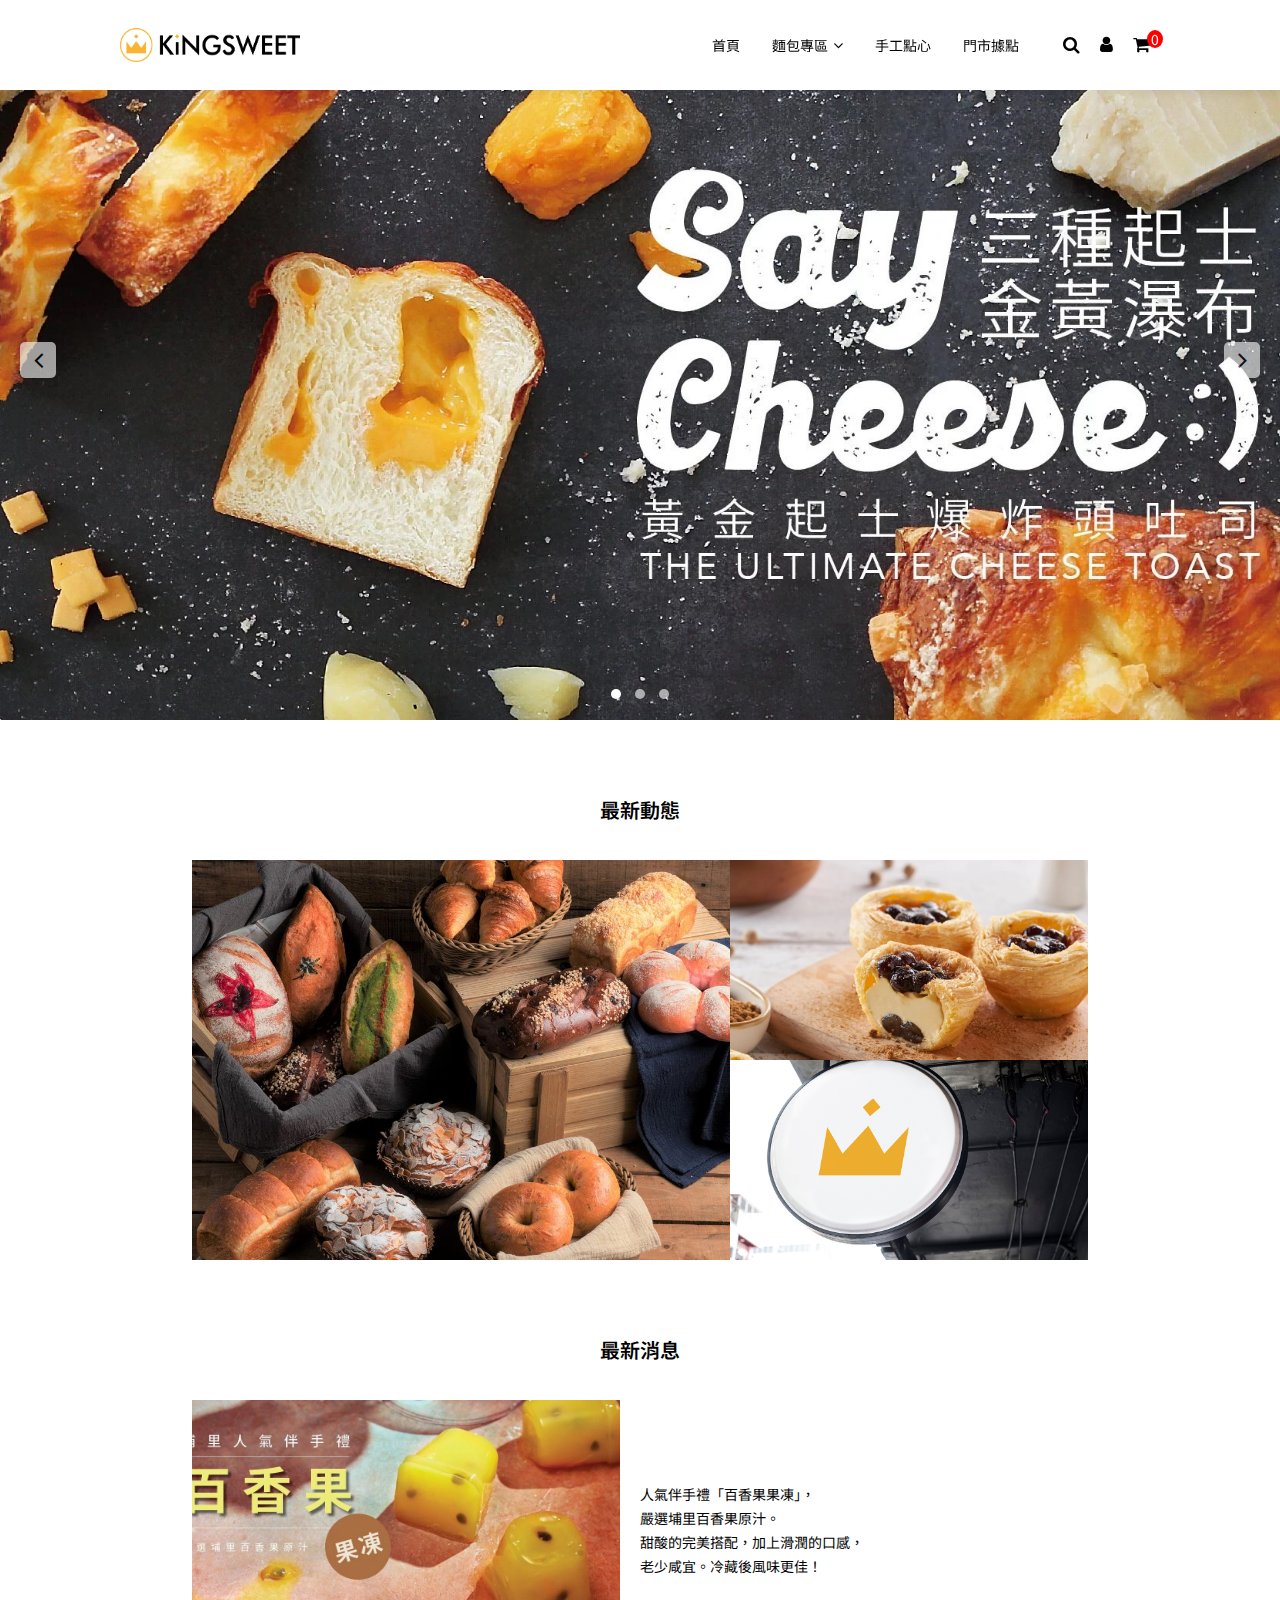
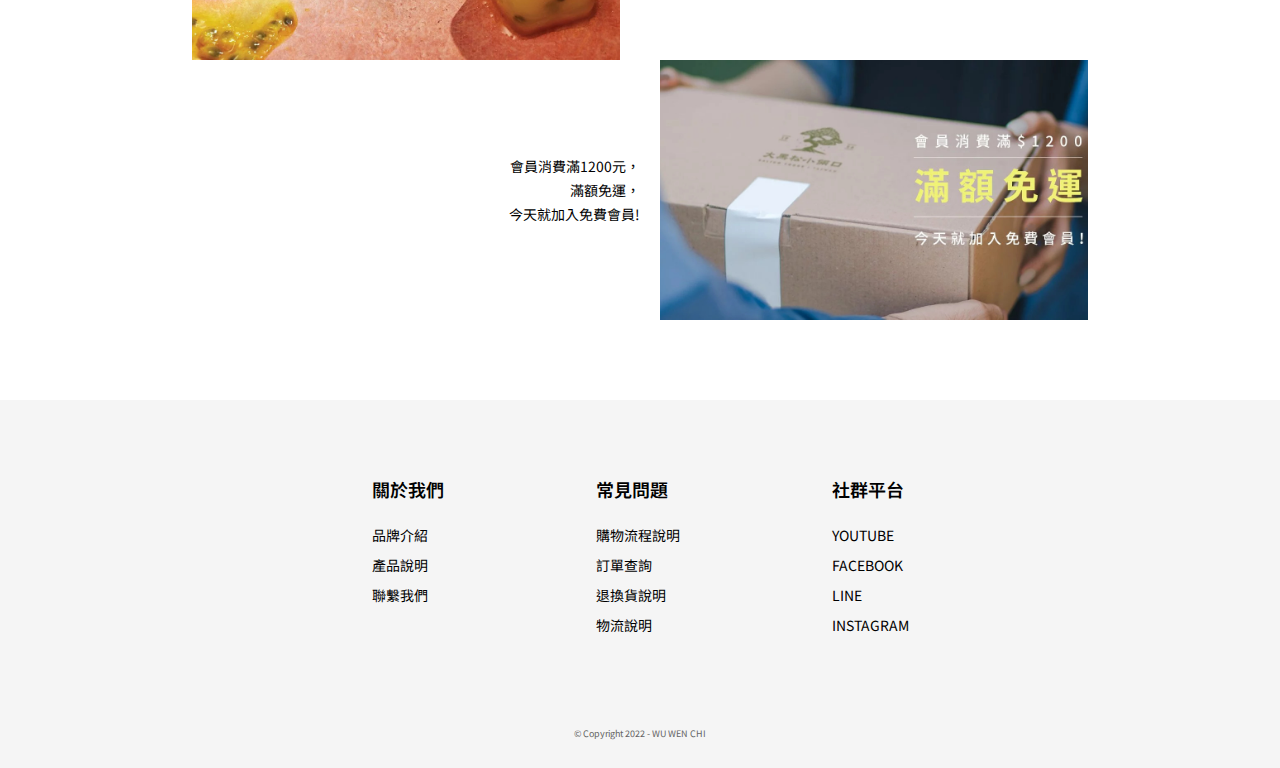
==== index.html @ 706af7fc "首頁完成" ====
<!DOCTYPE html>
<html lang="en">

<head>
    <meta charset="UTF-8">
    <meta http-equiv="X-UA-Compatible" content="IE=edge">
    <meta name="viewport" content="width=device-width, initial-scale=1.0">
    <link rel="preconnect" href="https://fonts.gstatic.com" crossorigin>
    <link href="https://fonts.googleapis.com/css2?family=Noto+Sans+TC:wght@300&display=swap" rel="stylesheet">
    <link rel="stylesheet" href="https://cdnjs.cloudflare.com/ajax/libs/font-awesome/4.7.0/css/font-awesome.min.css">
    <link rel="stylesheet" href="./css/reset.css">
    <link rel="stylesheet" href="./css/style.css">
    <script src="./js/slideshow.js"></script>
    <script src="./js/style.js"></script>
    <title>國王甜點 KINGSWEET</title>
    <link rel="icon" type="image/x-icon" href="./image/logo_icon.png">
</head>

<body>


    <span class="top-btn">
        <i class="fa fa-angle-up" aria-hidden="true"></i>
    </span>



    <div class="container">
        <div class="header">
            <div class="log">
                <a href="./index.html"><img src="./image/logo.png"></a>
            </div>
            <div class="navbar">
                <ul class="navbar-txt">
                    <li><a href="./index.html">首頁</a></li>
                    <li><a href="#">麵包專區</a><i class="fa fa-angle-down" aria-hidden="true"></i>
                        <ul class="navbar-txt-menu">
                            <li><a href="#">吐司</a></li>
                            <li><a href="#">貝果</a></li>
                            <li><a href="#">精選麵包</a></li>
                        </ul>
                    </li>
                    <li><a href="#">手工點心</a></li>
                    <li><a href="#">門市據點</a></li>
                </ul>
                <div class="navbar-icon">
                    <a href="javascript:void(0)" title="搜尋">
                        <input type="text" placeholder="搜尋...">
                        <i class="fa fa-search" aria-hidden="true"></i>
                    </a>
                    <a href="#" title="登入/註冊"><i class="fa fa-user" aria-hidden="true"></i></a>
                    <a href="#" title="購物車">
                        <span id="cart-number">0</span>
                        <i class="fa fa-shopping-cart" aria-hidden="true"></i>
                    </a>
                </div>
            </div>
        </div>
        <div class="slideshow">
            <div class="slideshow-img">
                <div><img src="./image/1920x03.jpg" alt="夏威夷豆蜜果塔"></div>
                <div><img src="./image/1920x01.jpg" alt="三種起司金黃瀑布"></div>
                <div><img src="./image/1920x02.jpg" alt="貝也納冰心麵包"></div>
                <div><img src="./image/1920x03.jpg" alt="夏威夷豆蜜果塔"></div>
                <div><img src="./image/1920x01.jpg" alt="三種起司金黃瀑布"></div>
            </div>
            <div class="slideshow-btn">
                <div class="slideshow-btn-style leftbtn"><i class="fa fa-angle-left" aria-hidden="true"></i></div>
                <div class="slideshow-btn-style rightbtn"><i class="fa fa-angle-right" aria-hidden="true"></i></div>
            </div>
            <div class="slideshow-navList">
                <a href="javascript:void(0)"></a>
                <a href="javascript:void(0)"></a>
                <a href="javascript:void(0)"></a>
            </div>
        </div>
    </div>



    <div class="container-middle">
        <div class="state">
            <div class="txt-style">
                <h1>最新動態</h1>
            </div>
            <div class="img-style">
                <div class="stateimg-wrap">
                    <div class="state-imgframe">
                        <div class="state-txt">
                            <p>麵包專區</p>
                        </div>
                        <div class="state-img">
                            <div class="hover-background"></div>
                            <img src="./image/20220610003903.jpg" alt="麵包專區">
                        </div>
                    </div>
                </div>
                <div class="stateimg-wrap">
                    <div class="state-imgframe">
                        <div class="state-txt">
                            <p>手工點心</p>
                        </div>
                        <div class="state-img">
                            <div class="hover-background"></div>
                            <img src="./image/1100x.jpg" alt="手工點心">
                        </div>
                    </div>
                    <div class="state-imgframe">
                        <div class="state-txt">
                            <p>門市據點</p>
                        </div>
                        <div class="state-img">
                            <div class="hover-background"></div>
                            <img src="./image/homemade-cake-bakery-round-board-mockup.jpg" alt="門市據點">
                        </div>
                    </div>
                </div>
            </div>
        </div>
        <div class="news">
            <div class="txt-style">
                <h1>最新消息</h1>
            </div>
            <div class="news-imgframe">
                <div class="news-txt">
                    <p>人氣伴手禮「百香果果凍」，</p>
                    <p>嚴選埔里百香果原汁。</p>
                    <p>甜酸的完美搭配，加上滑潤的口感，</p>
                    <p>老少咸宜。冷藏後風味更佳！</p>
                </div>
                <div class="news-img">
                    <img src="./image/ahw7w-5sthw.jpg">
                </div>
            </div>
            <div class="news-imgframe">
                <div class="news-txt">
                    <p>會員消費滿1200元，</p>
                    <p>滿額免運，</p>
                    <p>今天就加入免費會員!</p>
                </div>
                <div class="news-img">
                    <img src="./image/aeg5h-dkxkx.jpg">
                </div>
            </div>
        </div>
    </div>



    <div class="footer">
        <div class="footer-wrap">
            <div class="footer-txt">
                <div class="description">
                    <h3>關於我們</h3>
                </div>
                <div class="list-unstyled">
                    <ul>
                        <li>品牌介紹</li>
                        <li>產品說明</li>
                        <li>聯繫我們</li>
                    </ul>
                </div>
            </div>
            <div class="footer-txt">
                <div class="description">
                    <h3>常見問題</h3>
                </div>
                <div class="list-unstyled">
                    <ul>
                        <li>購物流程說明</li>
                        <li>訂單查詢</li>
                        <li>退換貨說明</li>
                        <li>物流說明</li>
                    </ul>
                </div>
            </div>
            <div class="footer-txt">
                <div class="description">
                    <h3>社群平台</h3>
                </div>
                <div class="list-unstyled">
                    <ul>
                        <li>YOUTUBE</li>
                        <li>FACEBOOK</li>
                        <li>LINE</li>
                        <li>INSTAGRAM</li>
                    </ul>
                </div>
            </div>
        </div>
        <span>© Copyright 2022 - WU WEN CHI</span>
    </div>


</body>

</html>
---- css/style.css ----
html,
body {
    font-family: 'Noto Sans TC', sans-serif;
}

.top-btn {
    opacity: 0;
    visibility: hidden;
    width: 46px;
    height: 46px;
    background-color: white;
    border-radius: 50%;
    box-shadow: 0 0 8px rgb(0, 0, 0, .15);
    position: fixed;
    right: 30px;
    bottom: 30px;
    z-index: 10;
    display: flex;
    justify-content: center;
    align-items: center;
    transition: .2s;
    cursor: pointer;
}

.topscroll {
    opacity: 1;
    visibility: visible;
    animation: topscroll .3s;
}

@keyframes topscroll {
    0% {
        opacity: 0;
        visibility: hidden;
    }

    100% {
        opacity: 1;
        visibility: visible;
    }
}

.top-btn:hover {
    background-color: rgb(250, 180, 50);
}

.fa-angle-up {
    font-size: 26px;
    color: rgb(100, 100, 100);
}

.top-btn:hover .fa-angle-up {
    color: white;
}

.container {
    width: 100%;
    height: auto;
    overflow: hidden;
    position: relative;
}

.header {
    width: 100%;
    height: 90px;
    background-color: #fff;
    display: flex;
    justify-content: space-between;
    align-items: center;
    padding: 0 120px;
    /* 記得要放box-sizing,不然會跑版 */
    box-sizing: border-box;
    position: fixed;
    z-index: 10;
    box-shadow: 0 5px 8px rgb(0, 0, 0, .05);
    transition: .3s;
}

.headerscroll {
    height: 70px;
    opacity: .95;
}

.header .log {
    width: 180px;
    height: auto;
}

.header .log a {
    display: inline-block;
    width: 100%;
    height: auto;
}

.header .log img {
    width: 100%;
    height: auto;
    /* 圖片旁邊有看不見的文字，所以都要使用vertical:middle對齊 */
    vertical-align: middle;
}

.navbar {
    display: flex;
    height: 100%;
}

.navbar-txt {
    display: flex;
    margin: 0 18px 0 0;
}

.navbar a {
    display: inline-block;
    text-decoration: none;
    color: black;
    font-size: 14px;
}

.navbar-txt>li {
    padding: 0 16px;
    height: 100%;
    display: flex;
    align-items: center;
    cursor: pointer;
}

.navbar-txt>li>a {
    transition: .2s;
}

.navbar-txt>li:hover>a,
.navbar-txt li:nth-child(2):hover .fa-angle-down,
.navbar-icon a:hover i {
    color: rgb(185, 135, 50);
}

.navbar-txt-menu {
    display: none;
    position: absolute;
    top: 90px;
    box-shadow: 0 5px 8px rgb(0, 0, 0, .05);
}

.navbar_menuscroll {
    top: 70px;
}

.navbar-txt>li:nth-child(2):hover .navbar-txt-menu {
    display: block;
}

.navbar-txt-menu li a {
    padding: 16px;
    background-color: #fff;
    width: 120px;
}

.navbar-txt-menu a:hover {
    background-color: rgb(235, 235, 235);
}

.fa-angle-down {
    font-size: 16px;
    color: black;
    margin: 0 0 0 5px;
}

.navbar-icon {
    display: flex;
    align-items: center;
}

.navbar-icon a:first-child {
    display: flex;
    align-items: center;
}

.navbar-icon a:first-child input {
    border: none;
    color: rgb(100, 100, 100);
    font-size: 14px;
    border-bottom: 1px solid rgb(100, 100, 100);
    outline: none;
    padding: 2px;
    width: 0;
    display: none;
    transform: translate(0, 1px);
}

.navbar-icon a:first-child:hover input {
    display: inline-block;
    width: 160px;
    animation: searchtxt 0.5s;
}

@keyframes searchtxt {
    0% {
        width: 0;
    }

    100% {
        width: 160px;
    }
}

.navbar-icon i {
    padding: 0 10px;
    color: black;
    font-size: 18px;
    transition: .2s;
}

.navbar-icon a:nth-child(3) {
    position: relative;
}

#cart-number {
    width: 16px;
    height: 18px;
    background-color: rgb(255, 0, 0);
    border-radius: 50%;
    color: #fff;
    position: absolute;
    top: -6px;
    right: -3px;
    display: flex;
    justify-content: center;
    align-items: center;
}

.slideshow {
    overflow: hidden;
    width: 100%;
    height: 720px;
}

.slideshow-img {
    /* width: 300%; 用js設定 */
    height: 750px;
    /* 要改變位置一定要加position */
    position: relative;
    top: 0px;
    left: 0;
    transform: translate(-20%, 0);
}

.slideshow-img div {
    /* width: 33.33%; 用js設定 */
    height: 720px;
    float: left;
}

.slideshow-img div:after {
    content: "";
    display: block;
    clear: both;
}

.slideshow-img img {
    width: 100%;
    height: 100%;
    object-fit: cover;
    vertical-align: middle;
}

.slideshow-btn {
    display: flex;
    justify-content: space-between;
    align-items: center;
    position: absolute;
    top: 50%;
    left: 0;
    transform: translate(0, -50%);
    z-index: 10;
    width: 100%;
    padding: 0 20px;
    box-sizing: border-box;
}

.slideshow-btn-style {
    width: 36px;
    height: 36px;
    border-radius: 5px;
    background-color: #fff;
    opacity: .6;
    display: flex;
    justify-content: center;
    align-items: center;
    cursor: pointer;
}

.slideshow-btn-style .fa {
    font-size: 26px;
    color: black;
}

.slideshow-navList {
    position: absolute;
    left: 50%;
    bottom: 20px;
    transform: translate(-50%, 0);
}

.slideshow-navList a {
    display: inline-block;
    width: 10px;
    height: 10px;
    background-color: #fff;
    opacity: .6;
    border-radius: 50%;
    margin: 0 5px;
}

.container-middle {
    width: 70%;
    margin: auto;
}

.state {
    width: 100%;
}

.txt-style {
    font-size: 20px;
    font-weight: 600;
    text-align: center;
    margin: 80px 0 40px 0;
}

.img-style {
    display: flex;
    width: 100%;
}

.stateimg-wrap:nth-child(1) {
    width: 60%;
    height: 400px;
}

.stateimg-wrap:nth-child(2) {
    width: 40%;
    height: 400px;
}

.state-imgframe {
    width: 100%;
    height: 100%;
    position: relative;
    cursor: pointer;
}

.stateimg-wrap:nth-child(1) .state-imgframe {
    height: 100%;
}

.stateimg-wrap:nth-child(2) .state-imgframe {
    height: 50%;
}

.state-imgframe:hover .hover-background {
    opacity: 1;
}

.state-imgframe:hover .state-txt {
    bottom: 50px;
    opacity: 1;
}

.state-txt {
    position: absolute;
    left: 0;
    bottom: 0;
    width: 100%;
    opacity: 0;
    z-index: 20;
    transition: .5s;
}

.state-txt p {
    text-align: center;
    color: #fff;
    font-size: 16px;
    letter-spacing: 2px;
}

.state-img {
    width: 100%;
    height: 100%;
    position: relative;
}

.hover-background {
    opacity: 0;
    position: absolute;
    top: 0;
    left: 0;
    width: 100%;
    height: 100%;
    background: linear-gradient(rgb(0, 0, 0, 0), rgb(0, 0, 0, 0.6));
    transition: .5s;
}

.state-img img {
    width: 100%;
    height: 100%;
    object-fit: cover;
    vertical-align: middle;
}

.news {
    margin: 0 0 80px 0;
}

.news-imgframe {
    width: 100%;
    height: auto;
    display: flex;
    justify-content: center;
    align-items: center;
}

.news-txt {
    width: 50%;
    height: auto;
    padding: 0 20px;
}

.news>div:nth-child(3) .news-txt {
    text-align: right;
    height: auto;
}

.news-txt p {
    margin: 10px 0;
    font-size: 14px;
}

.news-img {
    width: 50%;
    height: 260px;
    position: relative;
    top: 0;
    left: 0;
}

.news>div:nth-child(2) .news-img {
    order: -1;
}

.news-img img {
    width: 100%;
    height: 100%;
    vertical-align: middle;
    object-fit: cover;
    top: 0;
    position: absolute;
    right: 0;
}

.imgleft {
    animation: imgleft 1s;
}

@keyframes imgleft {
    0% {
        left: -600px;
        opacity: 0;
    }

    100% {
        left: 0;
        opacity: 1;
    }
}

.imgright {
    animation: imgright 1s;
}

@keyframes imgright {
    0% {
        right: -600px;
        opacity: 0;
    }

    100% {
        right: 0;
        opacity: 1;
    }
}

.footer {
    width: 100%;
    height: auto;
    background-color: rgb(245, 245, 245);
    position: relative;
}

.footer-wrap {
    display: flex;
    justify-content: center;
    align-items: flex-start;
    padding: 80px 0 120px 0;
}

.footer-txt {
    margin: 0 76px;
}

.description {
    font-size: 18px;
    font-weight: 600;
    margin: 0 0 30px 0;
}

.list-unstyled li {
    font-size: 14px;
    margin: 16px 0;
}

.footer span {
    position: absolute;
    left: 50%;
    bottom: 30px;
    transform: translate(-50%, 0);
    font-size: 9px;
    color: rgb(100, 100, 100);
}
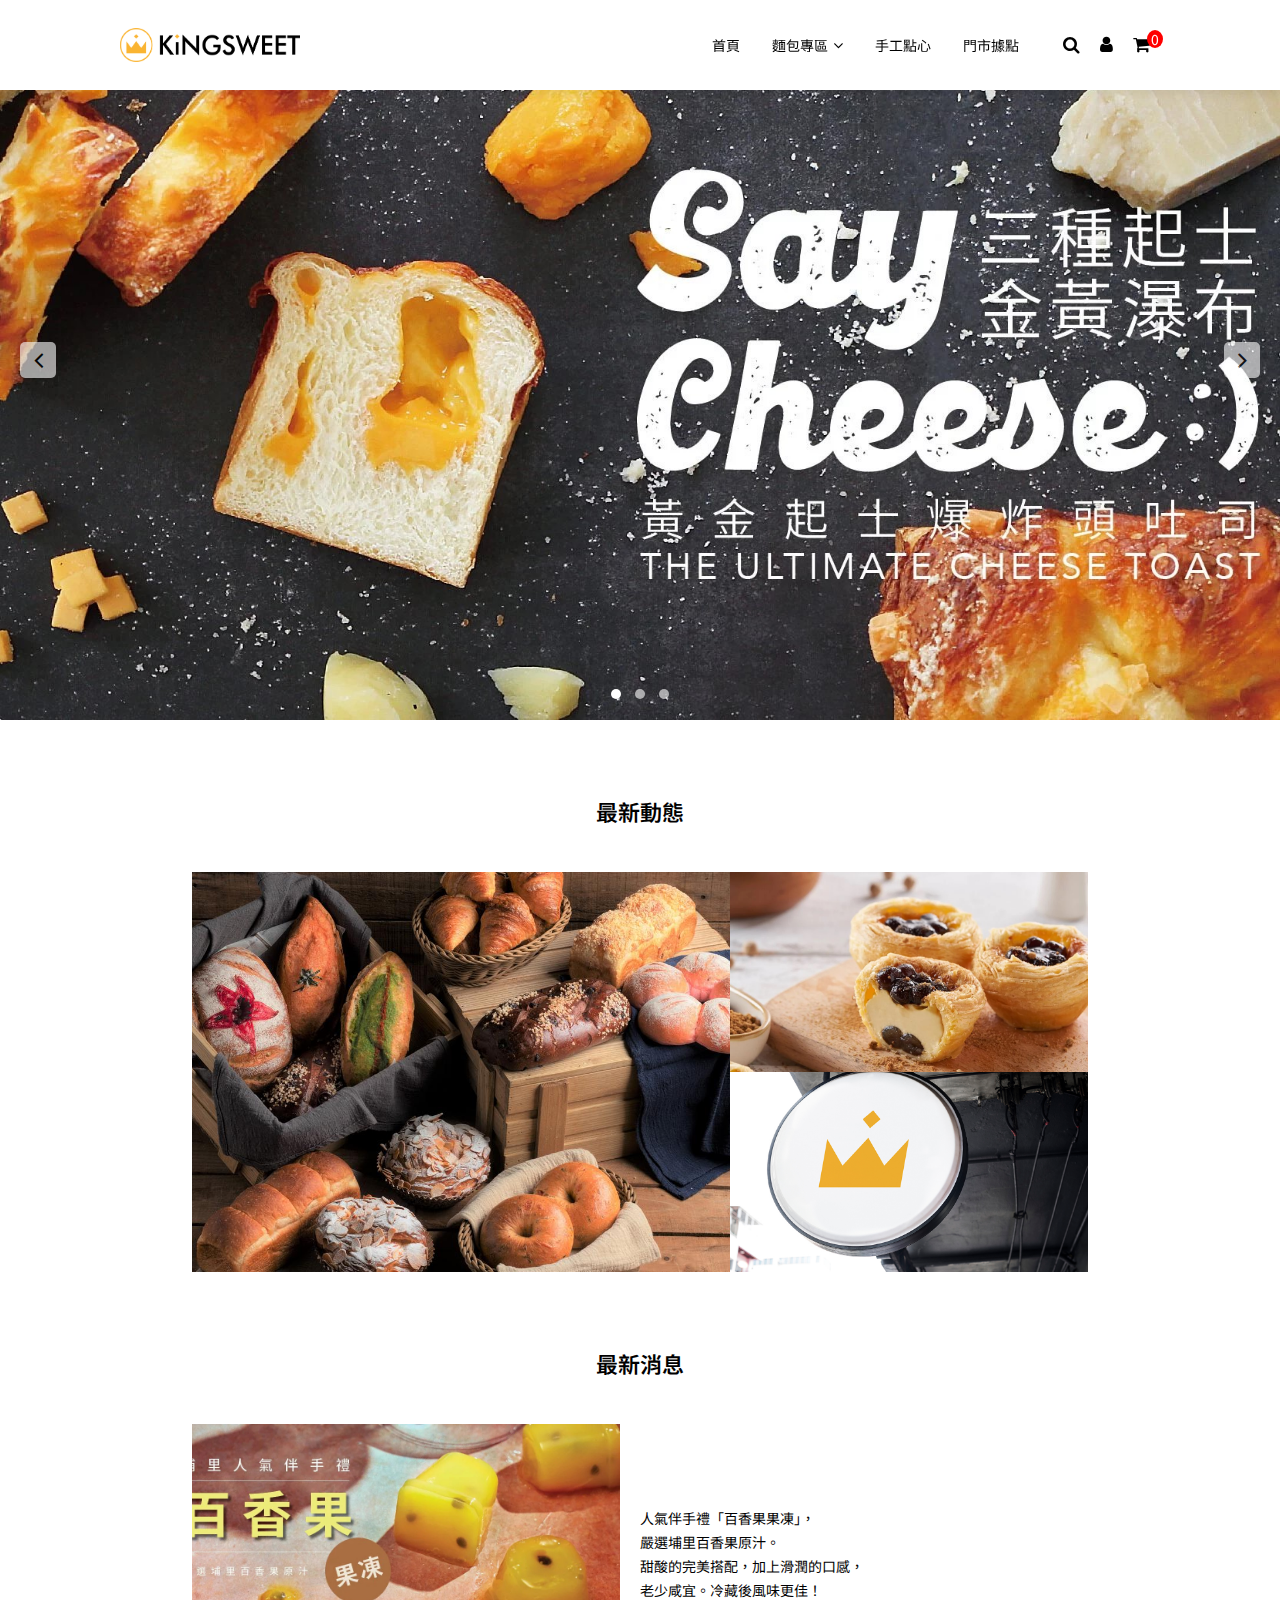
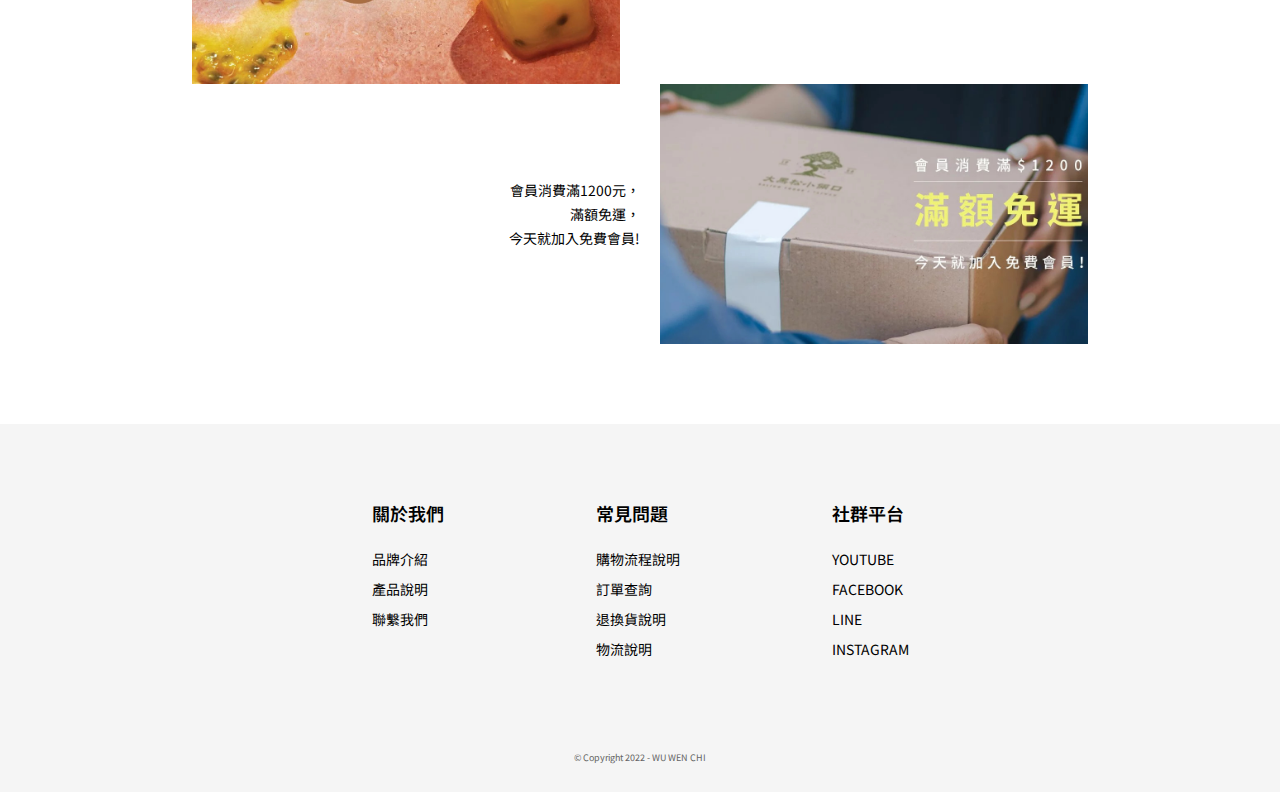
==== commit 7db0c69a: "各分頁加入連結" ====
--- a/index.html
+++ b/index.html
@@ -33,23 +33,23 @@
             <div class="navbar">
                 <ul class="navbar-txt">
                     <li><a href="./index.html">首頁</a></li>
-                    <li><a href="#">麵包專區</a><i class="fa fa-angle-down" aria-hidden="true"></i>
+                    <li><a href="./bread.html">麵包專區</a><i class="fa fa-angle-down" aria-hidden="true"></i>
                         <ul class="navbar-txt-menu">
-                            <li><a href="#">吐司</a></li>
-                            <li><a href="#">貝果</a></li>
-                            <li><a href="#">精選麵包</a></li>
+                            <li><a href="./bread_toast.html">吐司</a></li>
+                            <li><a href="./bread_bagel.html">貝果</a></li>
+                            <li><a href="./bread_choice.html">精選麵包</a></li>
                         </ul>
                     </li>
-                    <li><a href="#">手工點心</a></li>
-                    <li><a href="#">門市據點</a></li>
+                    <li><a href="./dessert.html">手工點心</a></li>
+                    <li><a href="./store.html">門市據點</a></li>
                 </ul>
                 <div class="navbar-icon">
                     <a href="javascript:void(0)" title="搜尋">
                         <input type="text" placeholder="搜尋...">
                         <i class="fa fa-search" aria-hidden="true"></i>
                     </a>
-                    <a href="#" title="登入/註冊"><i class="fa fa-user" aria-hidden="true"></i></a>
-                    <a href="#" title="購物車">
+                    <a href="./login.html" title="登入/註冊"><i class="fa fa-user" aria-hidden="true"></i></a>
+                    <a href="javascript:void(0)" title="購物車">
                         <span id="cart-number">0</span>
                         <i class="fa fa-shopping-cart" aria-hidden="true"></i>
                     </a>
@@ -85,35 +85,41 @@
             </div>
             <div class="img-style">
                 <div class="stateimg-wrap">
-                    <div class="state-imgframe">
-                        <div class="state-txt">
-                            <p>麵包專區</p>
+                    <a href="./bread.html">
+                        <div class="state-imgframe">
+                            <div class="state-txt">
+                                <p>麵包專區</p>
+                            </div>
+                            <div class="state-img">
+                                <div class="hover-background"></div>
+                                <img src="./image/20220610003903.jpg" alt="麵包專區">
+                            </div>
                         </div>
-                        <div class="state-img">
-                            <div class="hover-background"></div>
-                            <img src="./image/20220610003903.jpg" alt="麵包專區">
+                    </a>
+                </div>
+                <div class="stateimg-wrap">
+                    <a href="./dessert.html">
+                        <div class="state-imgframe">
+                            <div class="state-txt">
+                                <p>手工點心</p>
+                            </div>
+                            <div class="state-img">
+                                <div class="hover-background"></div>
+                                <img src="./image/1100x.jpg" alt="手工點心">
+                            </div>
                         </div>
-                    </div>
-                </div>
-                <div class="stateimg-wrap">
-                    <div class="state-imgframe">
-                        <div class="state-txt">
-                            <p>手工點心</p>
+                    </a>
+                    <a href="./store.html">
+                        <div class="state-imgframe">
+                            <div class="state-txt">
+                                <p>門市據點</p>
+                            </div>
+                            <div class="state-img">
+                                <div class="hover-background"></div>
+                                <img src="./image/homemade-cake-bakery-round-board-mockup.jpg" alt="門市據點">
+                            </div>
                         </div>
-                        <div class="state-img">
-                            <div class="hover-background"></div>
-                            <img src="./image/1100x.jpg" alt="手工點心">
-                        </div>
-                    </div>
-                    <div class="state-imgframe">
-                        <div class="state-txt">
-                            <p>門市據點</p>
-                        </div>
-                        <div class="state-img">
-                            <div class="hover-background"></div>
-                            <img src="./image/homemade-cake-bakery-round-board-mockup.jpg" alt="門市據點">
-                        </div>
-                    </div>
+                    </a>
                 </div>
             </div>
         </div>
--- a/css/style.css
+++ b/css/style.css
@@ -321,10 +321,10 @@
 }
 
 .txt-style {
-    font-size: 20px;
+    font-size: 22px;
     font-weight: 600;
     text-align: center;
-    margin: 80px 0 40px 0;
+    margin: 80px 0 50px 0;
 }
 
 .img-style {
@@ -346,7 +346,6 @@
     width: 100%;
     height: 100%;
     position: relative;
-    cursor: pointer;
 }
 
 .stateimg-wrap:nth-child(1) .state-imgframe {
@@ -525,4 +524,336 @@
     transform: translate(-50%, 0);
     font-size: 9px;
     color: rgb(100, 100, 100);
+}
+
+/* --------------------產品頁面-------------------- */
+
+#commodity {
+    margin: 170px 0 0 0;
+}
+
+.commodity-wrap {
+    display: flex;
+    justify-content: flex-start;
+    align-items: center;
+    flex-wrap: wrap;
+}
+
+.commodity-frame {
+    width: 25%;
+    height: auto;
+    display: flex;
+    flex-direction: column;
+    align-items: center;
+    margin: 0 0 100px 0;
+}
+
+/* 如果元素裡面沒有內容可使用偽類empty */
+.commodity-frame:empty {
+    display: none;
+}
+
+.commodity-frame:hover .commodity-btn {
+    opacity: 1;
+    bottom: 0;
+}
+
+.commodity-content {
+    cursor: pointer;
+}
+
+.commodity-img {
+    width: 80%;
+    height: auto;
+    margin: auto;
+    position: relative;
+    overflow: hidden;
+}
+
+.commodity-img img {
+    width: 100%;
+    height: 100%;
+}
+
+.commodity-btn {
+    opacity: 0;
+    width: 100%;
+    height: 50px;
+    background-color: rgb(250, 150, 0);
+    position: absolute;
+    left: 0;
+    bottom: -100%;
+    transition: .3s;
+}
+
+.commodity-btn a {
+    display: block;
+    text-decoration: none;
+    color: #fff;
+    font-size: 16px;
+    position: absolute;
+    top: 50%;
+    left: 50%;
+    transform: translate(-50%, -50%);
+}
+
+.commodity-txt h4 {
+    font-size: 16px;
+    padding: 20px 0 16px 0;
+    text-align: center;
+}
+
+.commodity-txt p {
+    font-size: 14px;
+    color: rgb(100, 100, 100);
+    text-align: center;
+}
+
+.commodity-detail {
+    opacity: 0;
+    z-index: -100;
+    position: fixed;
+    top: 0;
+    left: 0;
+    width: 100%;
+    height: 100vh;
+    background-color: rgb(0, 0, 0, .5);
+    display: flex;
+    justify-content: center;
+    align-items: center;
+}
+
+.commodity-detail-container {
+    width: 60%;
+    height: 420px;
+    display: flex;
+    justify-content: center;
+    align-items: center;
+    position: relative;
+}
+
+.commodity-detail-fork {
+    position: absolute;
+    top: -15px;
+    right: -15px;
+    width: 30px;
+    height: 30px;
+    background-color: black;
+    border-radius: 50%;
+    color: #fff;
+    display: flex;
+    justify-content: center;
+    align-items: center;
+    font-size: 20px;
+    cursor: pointer;
+    z-index: 110;
+}
+
+.commodity-detail-img,
+.commodity-detail-txt {
+    width: 50%;
+    height: 100%;
+    background-color: #fff;
+}
+
+.commodity-detail-img {
+    display: flex;
+    justify-content: center;
+    align-items: center;
+}
+
+.commodity-detail-img img {
+    width: 90%;
+    height: 90%;
+    object-fit: contain;
+}
+
+.commodity-detail-txt {
+    padding: 50px;
+    box-sizing: border-box;
+    position: relative;
+}
+
+.commodity-detail-txt h3 {
+    font-size: 20px;
+    font-weight: 600;
+    margin-bottom: 20px;
+}
+
+.commodity-detail-txt>p {
+    font-size: 16px;
+    line-height: 30px;
+    margin: 20px 0;
+}
+
+.commodity-detail-txt>p:nth-child(3) {
+    font-size: 18px;
+    font-weight: 600;
+    color: rgb(250, 150, 0);
+}
+
+.num::-webkit-outer-spin-button,
+.num::-webkit-inner-spin-button {
+    /* 隱藏數字輸入框的小箭頭 */
+    -webkit-appearance: none;
+    margin: 0;
+}
+
+.commodity-detail-number input {
+    background-color: #fff;
+    border-top: 1px solid rgb(100, 100, 100);
+    border-bottom: 1px solid rgb(100, 100, 100);
+    font-size: 18px;
+    padding: 6px;
+}
+
+.commodity-detail-number input:nth-child(2) {
+    border-right: 0;
+    border-left: 1px solid rgb(100, 100, 100);
+    padding-left: 16px;
+    margin-left: 10px;
+}
+
+.commodity-detail-number input:nth-child(3) {
+    border-right: 0;
+    border-left: 0;
+    width: 80px;
+    text-align: center;
+}
+
+.commodity-detail-number input:nth-child(4) {
+    border-right: 1px solid rgb(100, 100, 100);
+    border-left: 0;
+    padding-right: 16px;
+}
+
+.commodity-detail-btn {
+    display: flex;
+    justify-content: center;
+    align-items: center;
+    position: absolute;
+    bottom: 50px;
+    right: 30px;
+}
+
+.commodity-detail-btn span {
+    background-color: black;
+    border-radius: 5px;
+    font-size: 16px;
+    color: #fff;
+    margin: 0 10px;
+    text-align: center;
+    cursor: pointer;
+    padding: 16px 26px;
+}
+
+.commodity-detail-btn span:hover {
+    background-color: rgb(250, 150, 0);
+}
+
+/* --------------------登入/註冊-------------------- */
+
+.middle-style {
+    margin: 100px 0 100px 0;
+    display: flex;
+    justify-content: center;
+    align-items: center;
+    flex-direction: column;
+}
+
+.input-area {
+    display: flex;
+    justify-content: center;
+    align-items: center;
+    flex-direction: column;
+}
+
+.input-area input {
+    width: 380px;
+    height: 50px;
+    border-radius: 3px;
+    margin: 10px 0;
+    padding: 15px;
+    border: 1px solid rgb(100, 100, 100);
+    box-sizing: border-box;
+    font-size: 14px;
+}
+
+.password-style {
+    position: relative;
+}
+
+.password-style span {
+    position: absolute;
+    top: 50%;
+    right: 15px;
+    transform: translate(0, -50%);
+    cursor: pointer;
+    color: rgb(100, 100, 100);
+}
+
+.login-register-btn {
+    width: 150px;
+    height: 46px;
+    background-color: rgb(50, 50, 50);
+    border-radius: 5px;
+    color: #fff;
+    display: flex;
+    justify-content: center;
+    align-items: center;
+    font-size: 16px;
+    margin: 20px 0;
+    cursor: pointer;
+    transition: .2s;
+}
+
+.login-register-btn:hover {
+    background-color: rgb(250, 150, 0);
+}
+
+.login-register-hint {
+    font-size: 13px;
+}
+
+.login-register-hint a {
+    display: inline-block;
+    text-decoration: none;
+    color: rgb(25, 125, 175);
+}
+
+/* --------------------門市據點-------------------- */
+
+.store-wrap {
+    width: 100%;
+    display: flex;
+    justify-content: center;
+    align-items: center;
+}
+
+.store-wrap>div:first-child {
+    width: 55%;
+}
+
+.store-wrap>div:last-child {
+    width: 45%;
+}
+
+.store-wrap iframe {
+    width: 100%;
+    height: 360px;
+}
+
+.store-txt {
+    padding-left: 50px;
+}
+
+.store-txt h3 {
+    font-size: 20px;
+    font-weight: 600;
+    margin-bottom: 20px;
+}
+
+.store-txt p {
+    font-size: 16px;
+    line-height: 26px;
 }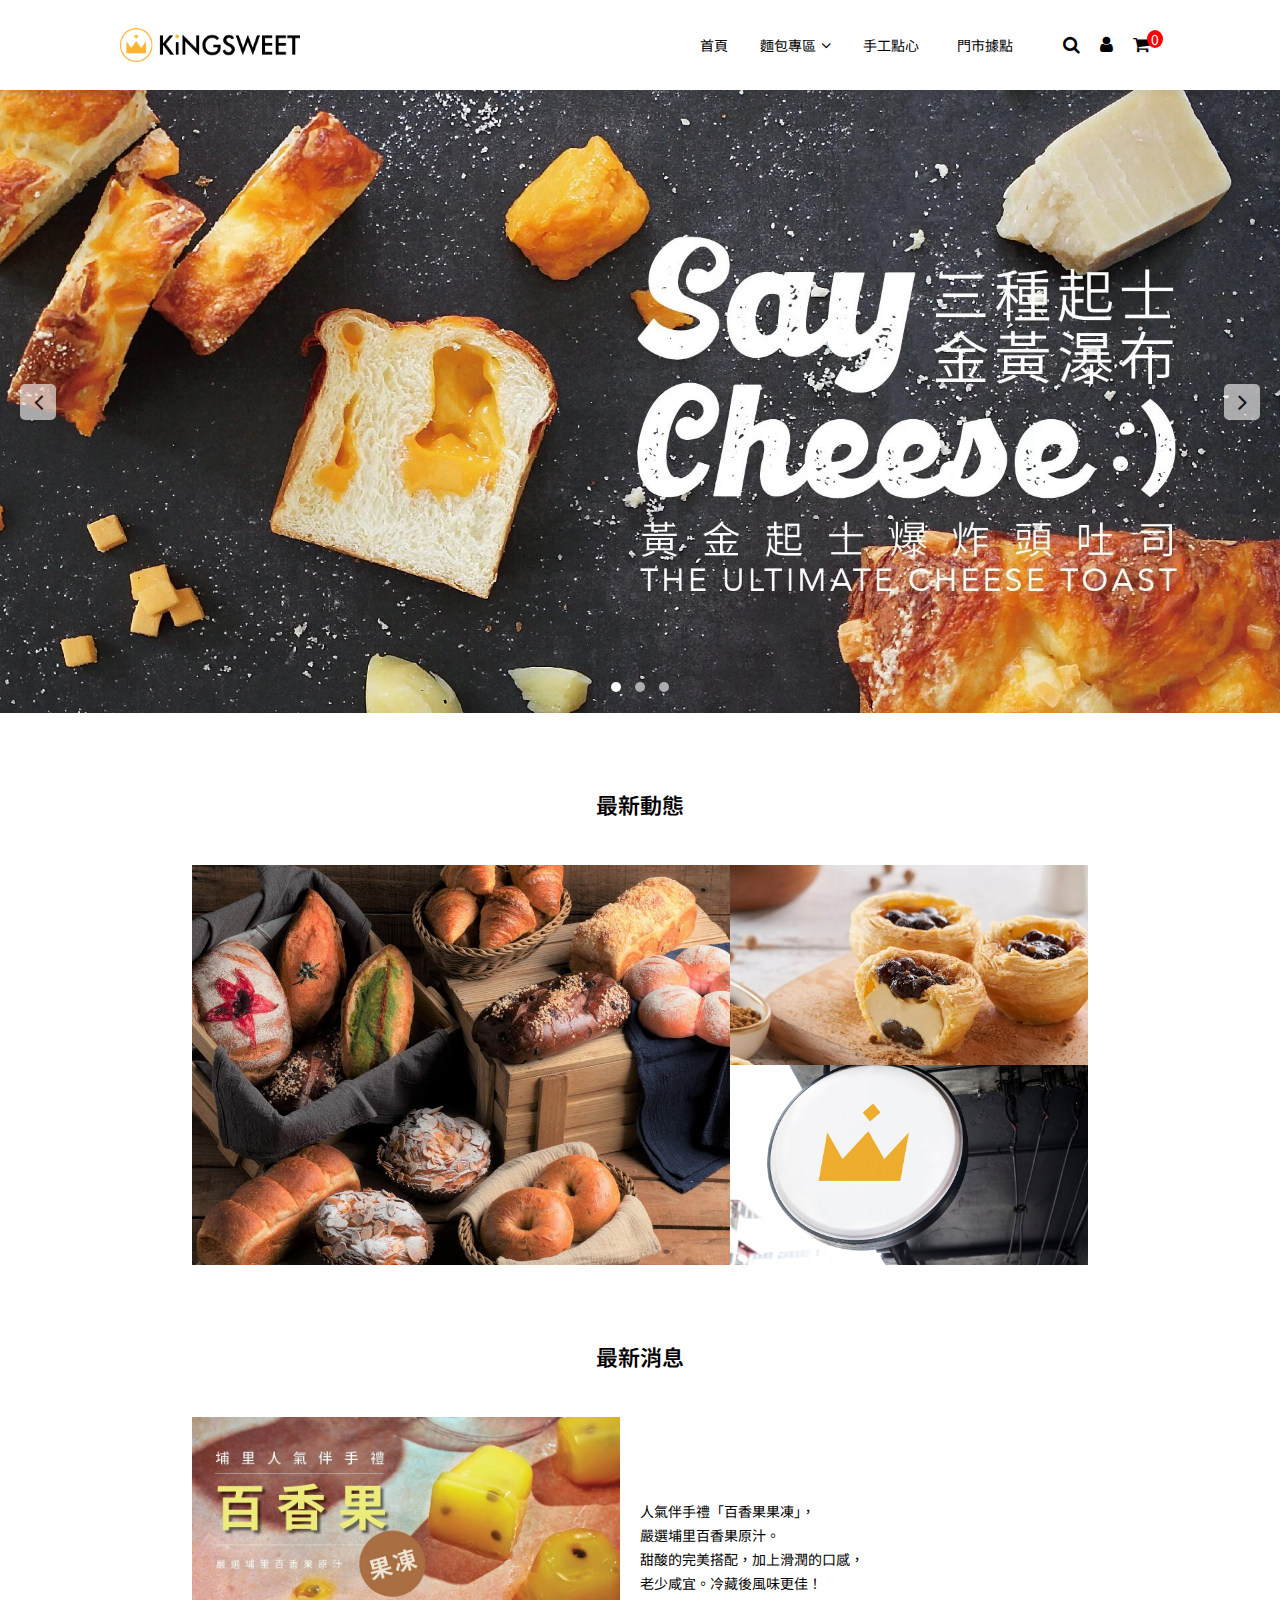
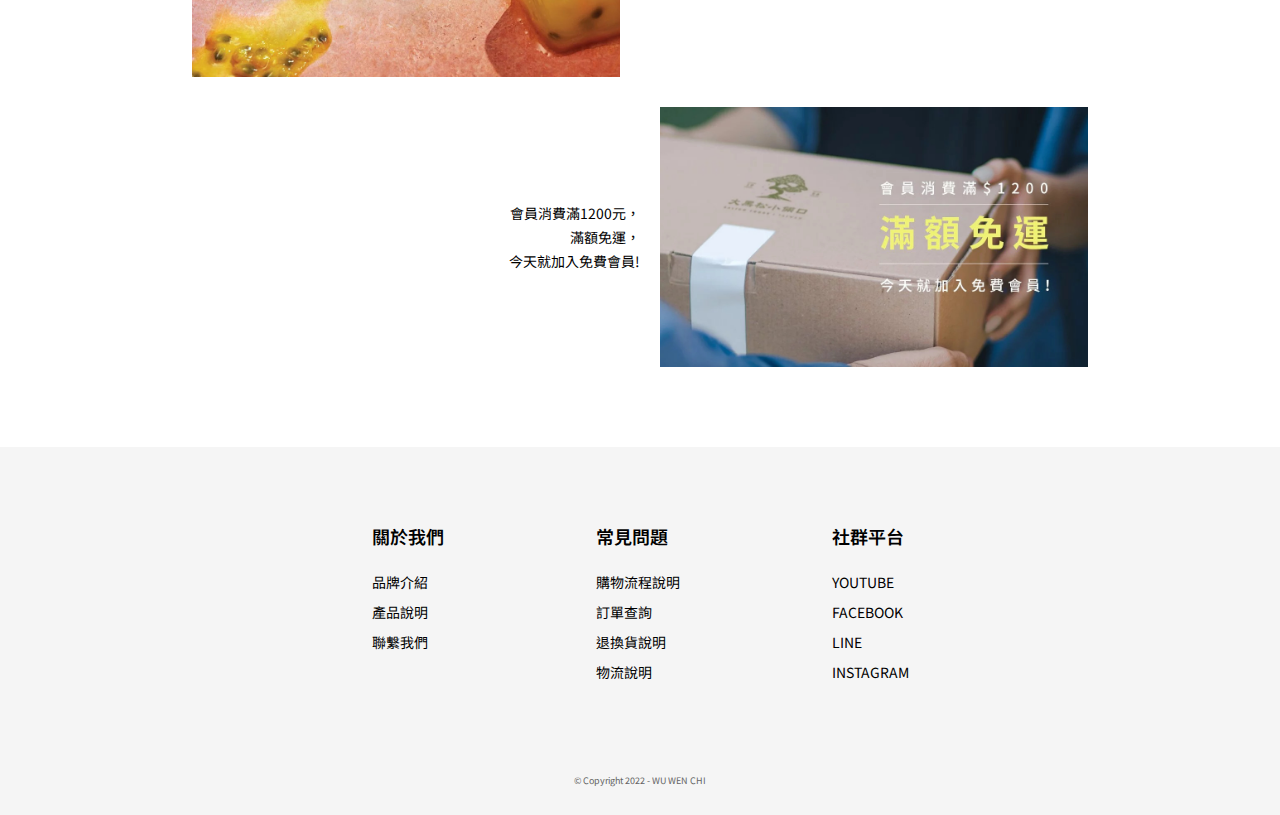
==== commit 7ba4e837: "首頁RWD完成" ====
--- a/index.html
+++ b/index.html
@@ -10,6 +10,7 @@
     <link rel="stylesheet" href="https://cdnjs.cloudflare.com/ajax/libs/font-awesome/4.7.0/css/font-awesome.min.css">
     <link rel="stylesheet" href="./css/reset.css">
     <link rel="stylesheet" href="./css/style.css">
+    <link rel="stylesheet" href="./css/rwd.css">
     <script src="./js/slideshow.js"></script>
     <script src="./js/style.js"></script>
     <title>國王甜點 KINGSWEET</title>
@@ -26,33 +27,44 @@
 
 
     <div class="container">
-        <div class="header">
-            <div class="log">
-                <a href="./index.html"><img src="./image/logo.png"></a>
-            </div>
-            <div class="navbar">
-                <ul class="navbar-txt">
-                    <li><a href="./index.html">首頁</a></li>
-                    <li><a href="./bread.html">麵包專區</a><i class="fa fa-angle-down" aria-hidden="true"></i>
-                        <ul class="navbar-txt-menu">
-                            <li><a href="./bread_toast.html">吐司</a></li>
-                            <li><a href="./bread_bagel.html">貝果</a></li>
-                            <li><a href="./bread_choice.html">精選麵包</a></li>
-                        </ul>
-                    </li>
-                    <li><a href="./dessert.html">手工點心</a></li>
-                    <li><a href="./store.html">門市據點</a></li>
-                </ul>
-                <div class="navbar-icon">
-                    <a href="javascript:void(0)" title="搜尋">
-                        <input type="text" placeholder="搜尋...">
-                        <i class="fa fa-search" aria-hidden="true"></i>
-                    </a>
-                    <a href="./login.html" title="登入/註冊"><i class="fa fa-user" aria-hidden="true"></i></a>
-                    <a href="javascript:void(0)" title="購物車">
-                        <span id="cart-number">0</span>
-                        <i class="fa fa-shopping-cart" aria-hidden="true"></i>
-                    </a>
+        <div class="header-shadow">
+            <div class="header">
+                <div class="log">
+                    <a href="./index.html"><img src="./image/logo.png"></a>
+                </div>
+                <input type="checkbox" id="burger" style="display: none; opacity: 0; z-index:-100;">
+                <label for="burger" class="navbar-hamburger">
+                    <span class="hamburger ham-top"></span>
+                    <span class="hamburger ham-middle"></span>
+                    <span class="hamburger ham-bottom"></span>
+                </label>
+                <div class="navbar">
+                    <ul class="navbar-txt">
+                        <li><a href="./index.html">首頁</a></li>
+                        <li><a href="./bread.html">麵包專區</a><i class="fa fa-angle-down" aria-hidden="true"></i>
+                            <ul class="navbar-txt-menu">
+                                <li><a href="./bread_toast.html">吐司</a></li>
+                                <li><a href="./bread_bagel.html">貝果</a></li>
+                                <li><a href="./bread_choice.html">精選麵包</a></li>
+                            </ul>
+                        </li>
+                        <li><a href="./dessert.html">手工點心</a></li>
+                        <li><a href="./store.html">門市據點</a></li>
+                        <li><a href="./login.html">會員登入</a></li>
+                        <li><a href="./register.html">註冊會員</a></li>
+                        <li><a href="javascript:void(0)">購物車<span>(0)</span></a></li>
+                    </ul>
+                    <div class="navbar-icon">
+                        <a href="javascript:void(0)" title="搜尋">
+                            <input type="text" placeholder="搜尋...">
+                            <i class="fa fa-search" aria-hidden="true"></i>
+                        </a>
+                        <a href="./login.html" title="登入/註冊"><i class="fa fa-user" aria-hidden="true"></i></a>
+                        <a href="javascript:void(0)" title="購物車">
+                            <span id="cart-number">0</span>
+                            <i class="fa fa-shopping-cart" aria-hidden="true"></i>
+                        </a>
+                    </div>
                 </div>
             </div>
         </div>
@@ -135,7 +147,7 @@
                     <p>老少咸宜。冷藏後風味更佳！</p>
                 </div>
                 <div class="news-img">
-                    <img src="./image/ahw7w-5sthw.jpg">
+                    <img src="./image/ahw7w-5sthw.jpg" class="align-left">
                 </div>
             </div>
             <div class="news-imgframe">
@@ -145,7 +157,7 @@
                     <p>今天就加入免費會員!</p>
                 </div>
                 <div class="news-img">
-                    <img src="./image/aeg5h-dkxkx.jpg">
+                    <img src="./image/aeg5h-dkxkx.jpg" class="align-right">
                 </div>
             </div>
         </div>
--- a/css/style.css
+++ b/css/style.css
@@ -60,6 +60,16 @@
     position: relative;
 }
 
+.header-shadow {
+    width: 0;
+    height: 100vh;
+    background-color: rgb(0, 0, 0, .5);
+    position: fixed;
+    top: 0;
+    left: 0;
+    z-index: 100;
+}
+
 .header {
     width: 100%;
     height: 90px;
@@ -67,18 +77,17 @@
     display: flex;
     justify-content: space-between;
     align-items: center;
-    padding: 0 120px;
+    padding: 0 50px;
     /* 記得要放box-sizing,不然會跑版 */
     box-sizing: border-box;
     position: fixed;
-    z-index: 10;
+    z-index: 100;
     box-shadow: 0 5px 8px rgb(0, 0, 0, .05);
     transition: .3s;
 }
 
 .headerscroll {
     height: 70px;
-    opacity: .95;
 }
 
 .header .log {
@@ -99,13 +108,75 @@
     vertical-align: middle;
 }
 
+#burger:checked+label .ham-top {
+    transform: rotate(34deg);
+    transform-origin: top left;
+}
+
+#burger:checked+label .ham-middle {
+    display: none;
+}
+
+#burger:checked+label .ham-bottom {
+    transform: rotate(-34deg);
+    transform-origin: bottom left;
+}
+
+#burger:checked+label~.navbar {
+    left: 0;
+}
+
+.navbar-hamburger {
+    width: 30px;
+    height: 19px;
+    display: flex;
+    justify-content: center;
+    align-items: center;
+    position: relative;
+}
+
+.hamburger {
+    width: 30px;
+    height: 3px;
+    background-color: black;
+    position: absolute;
+    left: 0;
+    transition: .5s;
+}
+
+.ham-top {
+    top: 0;
+}
+
+.ham-bottom {
+    bottom: 0;
+}
+
+.slideshow {
+    overflow: hidden;
+    width: 100%;
+    height: auto;
+    margin: 90px 0 0 0;
+    position: relative;
+}
+
 .navbar {
-    display: flex;
-    height: 100%;
+    position: absolute;
+    top: 60px;
+    left: -100%;
+    width: auto;
+    height: 100vh;
+    background-color: #fff;
+    z-index: 500;
+    display: flex;
+    flex-direction: column-reverse;
+    justify-content: flex-end;
+    transition: .8s;
 }
 
 .navbar-txt {
     display: flex;
+    flex-direction: column;
     margin: 0 18px 0 0;
 }
 
@@ -114,14 +185,33 @@
     text-decoration: none;
     color: black;
     font-size: 14px;
+    padding: 14px 16px;
 }
 
 .navbar-txt>li {
-    padding: 0 16px;
+    padding: 0 22px;
     height: 100%;
-    display: flex;
-    align-items: center;
+    display: block;
     cursor: pointer;
+}
+
+.navbar-txt>li:nth-child(4) {
+    position: relative;
+    padding: 0 22px 16px 22px;
+}
+
+.navbar-txt>li:nth-child(4):after {
+    content: "";
+    position: absolute;
+    top: 100%;
+    left: 32px;
+    width: 210px;
+    height: 1px;
+    background-color: rgb(200, 200, 200);
+}
+
+.navbar-txt>li:nth-child(5) {
+    padding: 16px 22px 0 22px;
 }
 
 .navbar-txt>li>a {
@@ -135,28 +225,16 @@
 }
 
 .navbar-txt-menu {
-    display: none;
-    position: absolute;
-    top: 90px;
-    box-shadow: 0 5px 8px rgb(0, 0, 0, .05);
-}
-
-.navbar_menuscroll {
-    top: 70px;
-}
-
-.navbar-txt>li:nth-child(2):hover .navbar-txt-menu {
-    display: block;
+    max-height: 0;
+    overflow: hidden;
+    padding-left: 20px;
+    transition: .5s;
 }
 
 .navbar-txt-menu li a {
-    padding: 16px;
+    padding: 10px;
     background-color: #fff;
     width: 120px;
-}
-
-.navbar-txt-menu a:hover {
-    background-color: rgb(235, 235, 235);
 }
 
 .fa-angle-down {
@@ -173,39 +251,29 @@
 .navbar-icon a:first-child {
     display: flex;
     align-items: center;
+    margin: 50px 30px 12px 30px;
+    background-color: rgb(245, 245, 245);
+    padding: 0;
 }
 
 .navbar-icon a:first-child input {
     border: none;
     color: rgb(100, 100, 100);
     font-size: 14px;
-    border-bottom: 1px solid rgb(100, 100, 100);
     outline: none;
-    padding: 2px;
-    width: 0;
+    width: 160px;
+    transform: translate(0, 1px);
+    background-color: rgb(245, 245, 245);
+    padding: 12px 15px;
+}
+
+.navbar-icon a:not(:first-child) {
     display: none;
-    transform: translate(0, 1px);
-}
-
-.navbar-icon a:first-child:hover input {
-    display: inline-block;
-    width: 160px;
-    animation: searchtxt 0.5s;
-}
-
-@keyframes searchtxt {
-    0% {
-        width: 0;
-    }
-
-    100% {
-        width: 160px;
-    }
 }
 
 .navbar-icon i {
-    padding: 0 10px;
-    color: black;
+    padding-right: 12px;
+    color: rgb(150, 150, 150);
     font-size: 18px;
     transition: .2s;
 }
@@ -228,15 +296,9 @@
     align-items: center;
 }
 
-.slideshow {
-    overflow: hidden;
-    width: 100%;
-    height: 720px;
-}
-
 .slideshow-img {
     /* width: 300%; 用js設定 */
-    height: 750px;
+    height: auto;
     /* 要改變位置一定要加position */
     position: relative;
     top: 0px;
@@ -244,16 +306,16 @@
     transform: translate(-20%, 0);
 }
 
-.slideshow-img div {
-    /* width: 33.33%; 用js設定 */
-    height: 720px;
-    float: left;
-}
-
-.slideshow-img div:after {
+.slideshow-img:after {
     content: "";
     display: block;
     clear: both;
+}
+
+.slideshow-img div {
+    /* width: 33.33%; 用js設定 */
+    height: auto;
+    float: left;
 }
 
 .slideshow-img img {
@@ -312,7 +374,7 @@
 }
 
 .container-middle {
-    width: 70%;
+    width: 90%;
     margin: auto;
 }
 
@@ -329,17 +391,18 @@
 
 .img-style {
     display: flex;
+    flex-direction: column;
     width: 100%;
 }
 
 .stateimg-wrap:nth-child(1) {
-    width: 60%;
-    height: 400px;
+    width: 100%;
+    height: 300px;
 }
 
 .stateimg-wrap:nth-child(2) {
-    width: 40%;
-    height: 400px;
+    width: 100%;
+    height: 600px;
 }
 
 .state-imgframe {
@@ -356,21 +419,11 @@
     height: 50%;
 }
 
-.state-imgframe:hover .hover-background {
-    opacity: 1;
-}
-
-.state-imgframe:hover .state-txt {
+.state-txt {
+    position: absolute;
+    left: 0;
     bottom: 50px;
-    opacity: 1;
-}
-
-.state-txt {
-    position: absolute;
-    left: 0;
-    bottom: 0;
-    width: 100%;
-    opacity: 0;
+    width: 100%;
     z-index: 20;
     transition: .5s;
 }
@@ -389,7 +442,6 @@
 }
 
 .hover-background {
-    opacity: 0;
     position: absolute;
     top: 0;
     left: 0;
@@ -414,12 +466,17 @@
     width: 100%;
     height: auto;
     display: flex;
-    justify-content: center;
-    align-items: center;
+    flex-direction: column;
+    justify-content: center;
+    align-items: center;
+}
+
+.news .news-imgframe:nth-child(2) {
+    margin-bottom: 30px;
 }
 
 .news-txt {
-    width: 50%;
+    width: 100%;
     height: auto;
     padding: 0 20px;
 }
@@ -430,19 +487,20 @@
 }
 
 .news-txt p {
+    text-align: center;
     margin: 10px 0;
     font-size: 14px;
 }
 
 .news-img {
-    width: 50%;
+    width: 100%;
     height: 260px;
     position: relative;
     top: 0;
     left: 0;
 }
 
-.news>div:nth-child(2) .news-img {
+.news .news-imgframe .news-img {
     order: -1;
 }
 
@@ -454,6 +512,14 @@
     top: 0;
     position: absolute;
     right: 0;
+}
+
+.align-left{
+    object-position: top left;
+}
+
+.align-right{
+    object-position: top right;
 }
 
 .imgleft {
@@ -497,13 +563,14 @@
 
 .footer-wrap {
     display: flex;
-    justify-content: center;
+    justify-content: flex-start;
     align-items: flex-start;
-    padding: 80px 0 120px 0;
+    flex-wrap: wrap;
+    padding: 80px 50px 120px 50px;
 }
 
 .footer-txt {
-    margin: 0 76px;
+    width: 50%;
 }
 
 .description {
--- a/css/rwd.css
+++ b/css/rwd.css
@@ -0,0 +1,191 @@
+@media (min-width: 1200px) {}
+
+@media (min-width:992px) {}
+
+@media (min-width:768px) {}
+
+@media (min-width:576px) {
+
+    .header {
+        padding: 0 120px;
+    }
+
+    .headerscroll {
+        opacity: .95;
+    }
+
+    .navbar-hamburger {
+        display: none;
+    }
+
+    .navbar {
+        position: static;
+        flex-direction: row;
+        height: 100%;
+        top: 0;
+    }
+
+    .navbar-txt {
+        flex-direction: row;
+    }
+
+    .navbar a {
+        padding: 0;
+    }
+
+    .navbar-txt>li {
+        display: flex;
+        align-items: center;
+        padding: 0 16px;
+    }
+
+    .navbar-txt>li:nth-child(2):hover .navbar-txt-menu {
+        display: block;
+    }
+
+    .navbar-txt>li:nth-child(4):after {
+        display: none;
+    }
+
+    .navbar-txt>li:nth-child(5),
+    .navbar-txt>li:nth-child(6),
+    .navbar-txt>li:nth-child(7) {
+        display: none;
+    }
+
+    .navbar-txt-menu {
+        display: none;
+        position: absolute;
+        top: 90px;
+        box-shadow: 0 5px 8px rgb(0, 0, 0, .05);
+        padding-left: 0;
+        max-height: none;
+        overflow: visible;
+    }
+
+    .navbar-txt-menu li a:hover {
+        background-color: rgb(235, 235, 235);
+    }
+
+    .navbar-txt-menu li a {
+        padding: 16px;
+    }
+
+    .navbar_menuscroll {
+        top: 70px;
+    }
+
+    .navbar-icon a:first-child {
+        margin: 0;
+        background-color: #fff;
+    }
+
+    .navbar-icon a:first-child input {
+        display: none;
+        width: 0;
+        border-bottom: 1px solid rgb(100, 100, 100);
+        padding: 0;
+        background-color: #fff;
+    }
+
+    .navbar-icon a:first-child:hover input {
+        display: inline-block;
+        width: 160px;
+        animation: searchtxt 0.5s;
+    }
+
+    @keyframes searchtxt {
+        0% {
+            width: 0;
+        }
+
+        100% {
+            width: 160px;
+        }
+    }
+
+    .navbar-icon a:not(:first-child) {
+        display: block;
+    }
+
+    .navbar-icon i {
+        color: black;
+        padding: 0 10px;
+    }
+
+    .container-middle {
+        width: 70%;
+    }
+
+    .img-style {
+        flex-direction: row;
+    }
+
+    .stateimg-wrap:nth-child(1) {
+        width: 60%;
+        height: 400px;
+    }
+
+    .stateimg-wrap:nth-child(2) {
+        width: 40%;
+        height: 400px;
+    }
+
+    .state-imgframe:hover .state-txt {
+        bottom: 50px;
+        opacity: 1;
+    }
+
+    .state-imgframe:hover .hover-background {
+        opacity: 1;
+    }
+
+    .state-txt {
+        opacity: 0;
+        bottom: 0;
+    }
+
+    .hover-background {
+        opacity: 0;
+    }
+
+    .news-imgframe {
+        flex-direction: row;
+    }
+
+    .news-imgframe:first-child {
+        margin-bottom: 0;
+    }
+
+    .news-imgframe:nth-child(2) {
+        margin-bottom: 0;
+    }
+
+    .news-txt {
+        width: 50%;
+    }
+
+    .news-txt p {
+        text-align: inherit;
+    }
+
+    .news-img {
+        width: 50%;
+    }
+
+    .news>div:nth-child(3) .news-img {
+        order: 1;
+    }
+
+    .footer-wrap {
+        justify-content: center;
+        flex-wrap: nowrap;
+        padding: 80px 0 120px 0;
+    }
+
+    .footer-txt {
+        width: auto;
+        margin: 0 76px;
+    }
+
+}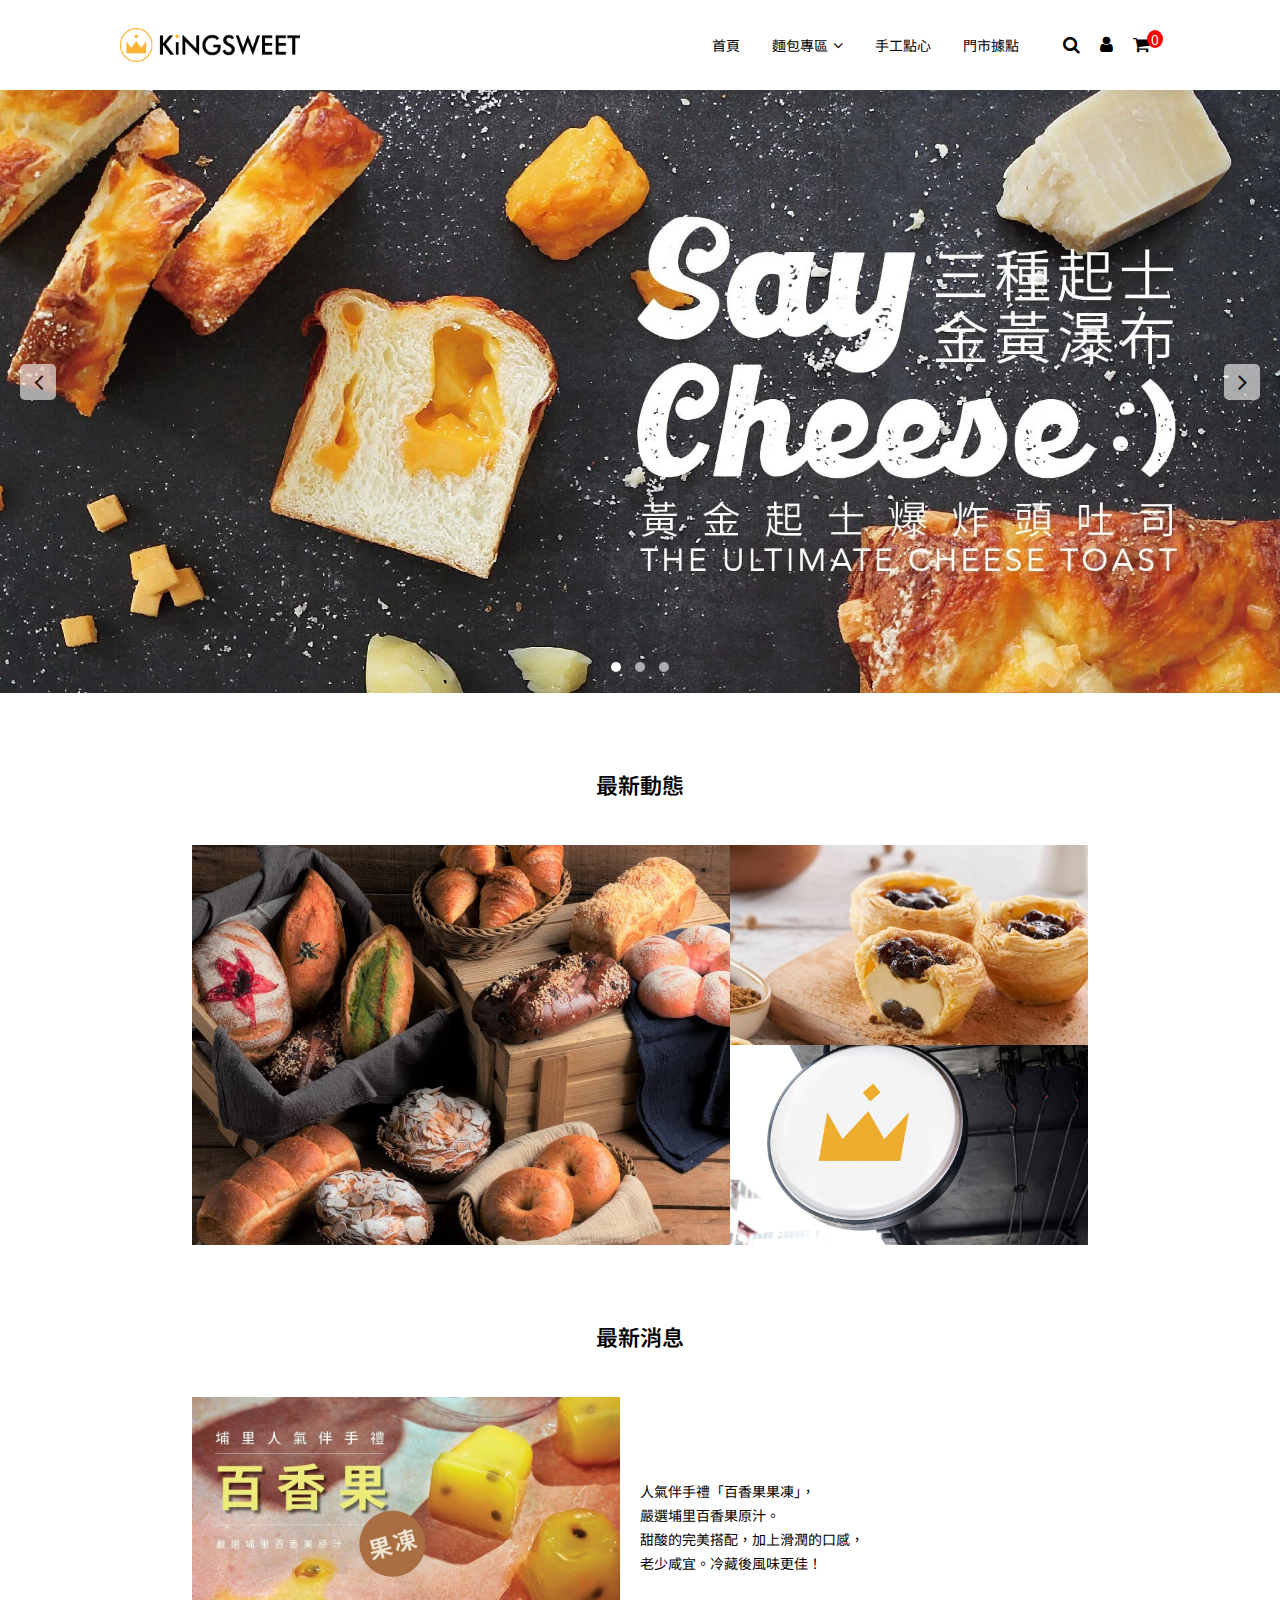
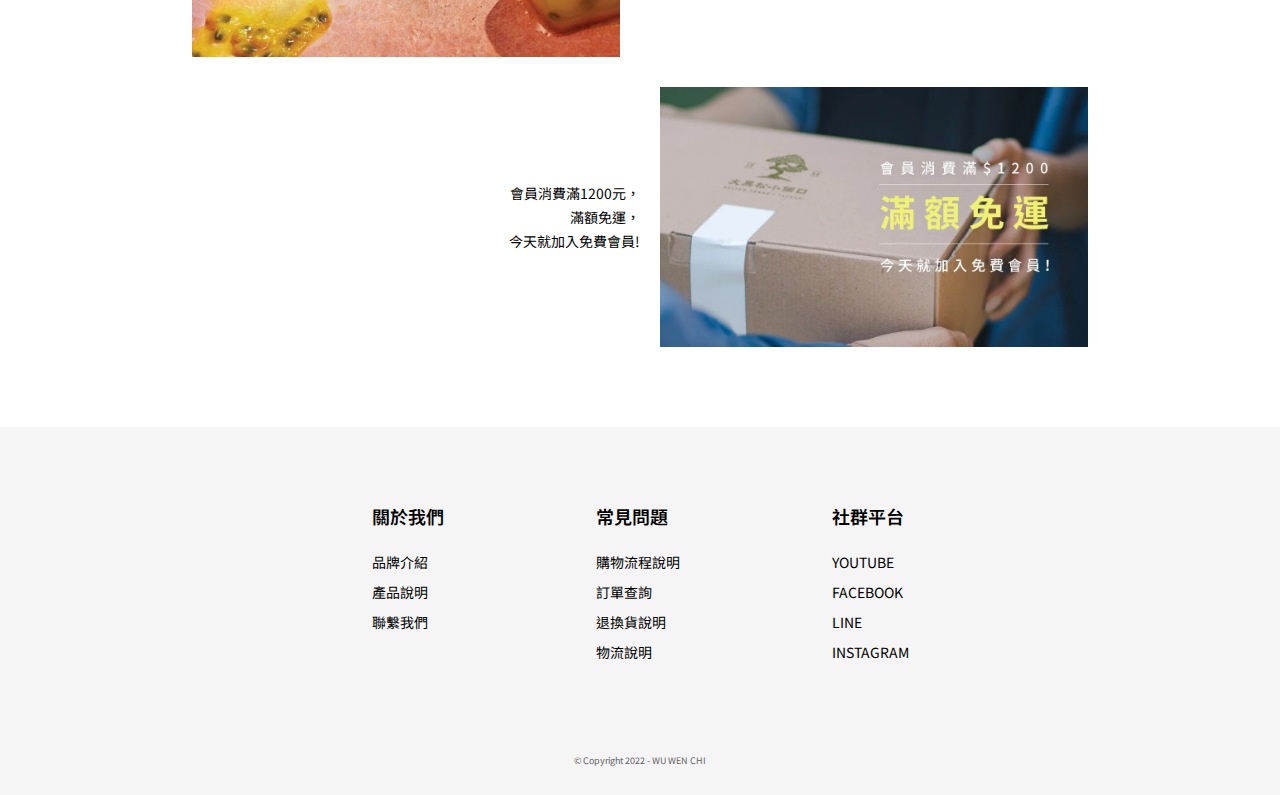
==== commit 70d35a2e: "修改首頁title" ====
--- a/index.html
+++ b/index.html
@@ -13,7 +13,7 @@
     <link rel="stylesheet" href="./css/rwd.css">
     <script src="./js/slideshow.js"></script>
     <script src="./js/style.js"></script>
-    <title>國王甜點 KINGSWEET</title>
+    <title>國王甜點</title>
     <link rel="icon" type="image/x-icon" href="./image/logo_icon.png">
 </head>
 
@@ -52,7 +52,7 @@
                         <li><a href="./store.html">門市據點</a></li>
                         <li><a href="./login.html">會員登入</a></li>
                         <li><a href="./register.html">註冊會員</a></li>
-                        <li><a href="javascript:void(0)">購物車<span>(0)</span></a></li>
+                        <li><a href="./cart.html">購物車(<span class="cart-num">0</span>)</a></li>
                     </ul>
                     <div class="navbar-icon">
                         <a href="javascript:void(0)" title="搜尋">
@@ -60,8 +60,8 @@
                             <i class="fa fa-search" aria-hidden="true"></i>
                         </a>
                         <a href="./login.html" title="登入/註冊"><i class="fa fa-user" aria-hidden="true"></i></a>
-                        <a href="javascript:void(0)" title="購物車">
-                            <span id="cart-number">0</span>
+                        <a href="./cart.html" title="購物車">
+                            <span id="cart-number" class="cart-num">0</span>
                             <i class="fa fa-shopping-cart" aria-hidden="true"></i>
                         </a>
                     </div>
@@ -210,6 +210,9 @@
     </div>
 
 
+
+    <script src="./js/cart.js"></script>
+
 </body>
 
 </html>--- a/css/style.css
+++ b/css/style.css
@@ -72,12 +72,12 @@
 
 .header {
     width: 100%;
-    height: 90px;
+    height: 70px;
     background-color: #fff;
     display: flex;
     justify-content: space-between;
     align-items: center;
-    padding: 0 50px;
+    padding: 0 30px;
     /* 記得要放box-sizing,不然會跑版 */
     box-sizing: border-box;
     position: fixed;
@@ -86,13 +86,10 @@
     transition: .3s;
 }
 
-.headerscroll {
-    height: 70px;
-}
-
 .header .log {
     width: 180px;
     height: auto;
+    z-index: 600;
 }
 
 .header .log a {
@@ -156,7 +153,7 @@
     overflow: hidden;
     width: 100%;
     height: auto;
-    margin: 90px 0 0 0;
+    margin: 70px 0 0 0;
     position: relative;
 }
 
@@ -359,7 +356,7 @@
 .slideshow-navList {
     position: absolute;
     left: 50%;
-    bottom: 20px;
+    bottom: 10px;
     transform: translate(-50%, 0);
 }
 
@@ -386,7 +383,7 @@
     font-size: 22px;
     font-weight: 600;
     text-align: center;
-    margin: 80px 0 50px 0;
+    margin: 50px 0 35px 0;
 }
 
 .img-style {
@@ -494,10 +491,7 @@
 
 .news-img {
     width: 100%;
-    height: 260px;
-    position: relative;
-    top: 0;
-    left: 0;
+    height: auto;
 }
 
 .news .news-imgframe .news-img {
@@ -509,16 +503,13 @@
     height: 100%;
     vertical-align: middle;
     object-fit: cover;
-    top: 0;
-    position: absolute;
-    right: 0;
-}
-
-.align-left{
+}
+
+.align-left {
     object-position: top left;
 }
 
-.align-right{
+.align-right {
     object-position: top right;
 }
 
@@ -582,6 +573,7 @@
 .list-unstyled li {
     font-size: 14px;
     margin: 16px 0;
+    cursor: pointer;
 }
 
 .footer span {
@@ -596,7 +588,7 @@
 /* --------------------產品頁面-------------------- */
 
 #commodity {
-    margin: 170px 0 0 0;
+    margin: 130px 0 0 0;
 }
 
 .commodity-wrap {
@@ -607,12 +599,12 @@
 }
 
 .commodity-frame {
-    width: 25%;
+    width: 50%;
     height: auto;
     display: flex;
     flex-direction: column;
     align-items: center;
-    margin: 0 0 100px 0;
+    margin: 0 0 150px 0;
 }
 
 /* 如果元素裡面沒有內容可使用偽類empty */
@@ -620,11 +612,6 @@
     display: none;
 }
 
-.commodity-frame:hover .commodity-btn {
-    opacity: 1;
-    bottom: 0;
-}
-
 .commodity-content {
     cursor: pointer;
 }
@@ -634,7 +621,6 @@
     height: auto;
     margin: auto;
     position: relative;
-    overflow: hidden;
 }
 
 .commodity-img img {
@@ -643,13 +629,12 @@
 }
 
 .commodity-btn {
-    opacity: 0;
-    width: 100%;
-    height: 50px;
+    width: 100%;
+    height: 45px;
     background-color: rgb(250, 150, 0);
     position: absolute;
     left: 0;
-    bottom: -100%;
+    bottom: -140px;
     transition: .3s;
 }
 
@@ -662,6 +647,8 @@
     top: 50%;
     left: 50%;
     transform: translate(-50%, -50%);
+    width: 100%;
+    text-align: center;
 }
 
 .commodity-txt h4 {
@@ -691,12 +678,14 @@
 }
 
 .commodity-detail-container {
-    width: 60%;
-    height: 420px;
-    display: flex;
-    justify-content: center;
-    align-items: center;
-    position: relative;
+    width: 80%;
+    height: auto;
+    display: flex;
+    justify-content: center;
+    align-items: center;
+    position: relative;
+    flex-direction: column;
+    background-color: #fff;
 }
 
 .commodity-detail-fork {
@@ -718,7 +707,7 @@
 
 .commodity-detail-img,
 .commodity-detail-txt {
-    width: 50%;
+    width: 100%;
     height: 100%;
     background-color: #fff;
 }
@@ -730,13 +719,13 @@
 }
 
 .commodity-detail-img img {
-    width: 90%;
-    height: 90%;
+    width: 80%;
+    height: 80%;
     object-fit: contain;
 }
 
 .commodity-detail-txt {
-    padding: 50px;
+    padding: 0 20px 100px 20px;
     box-sizing: border-box;
     position: relative;
 }
@@ -744,13 +733,13 @@
 .commodity-detail-txt h3 {
     font-size: 20px;
     font-weight: 600;
-    margin-bottom: 20px;
+    margin-bottom: 10px;
 }
 
 .commodity-detail-txt>p {
-    font-size: 16px;
-    line-height: 30px;
-    margin: 20px 0;
+    font-size: 14px;
+    line-height: 26px;
+    margin: 10px 0;
 }
 
 .commodity-detail-txt>p:nth-child(3) {
@@ -799,22 +788,26 @@
     justify-content: center;
     align-items: center;
     position: absolute;
-    bottom: 50px;
-    right: 30px;
-}
-
-.commodity-detail-btn span {
+    bottom: 30px;
+    left: 50%;
+    transform: translate(-50%, 0);
+}
+
+.commodity-detail-btn a {
+    display: inline-block;
+    text-decoration: none;
     background-color: black;
     border-radius: 5px;
     font-size: 16px;
     color: #fff;
-    margin: 0 10px;
+    margin: 0 8px;
     text-align: center;
     cursor: pointer;
-    padding: 16px 26px;
-}
-
-.commodity-detail-btn span:hover {
+    padding: 12px 16px;
+    width: max-content;
+}
+
+.commodity-detail-btn a:hover {
     background-color: rgb(250, 150, 0);
 }
 
@@ -836,7 +829,7 @@
 }
 
 .input-area input {
-    width: 380px;
+    width: 300px;
     height: 50px;
     border-radius: 3px;
     margin: 10px 0;
@@ -895,23 +888,20 @@
     display: flex;
     justify-content: center;
     align-items: center;
-}
-
-.store-wrap>div:first-child {
-    width: 55%;
-}
-
-.store-wrap>div:last-child {
-    width: 45%;
+    flex-direction: column;
+}
+
+.store-wrap>div {
+    width: 100%;
 }
 
 .store-wrap iframe {
     width: 100%;
-    height: 360px;
+    height: 300px;
 }
 
 .store-txt {
-    padding-left: 50px;
+    padding: 30px 0 0 50px;
 }
 
 .store-txt h3 {
@@ -923,4 +913,118 @@
 .store-txt p {
     font-size: 16px;
     line-height: 26px;
+}
+
+/* --------------------購物車-------------------- */
+
+table {
+    border-collapse: collapse;
+    border: .5px solid rgb(230, 230, 230);
+    font-size: 16px;
+}
+
+thead {
+    display: none;
+}
+
+.cart-null {
+    font-size: 26px;
+    text-align: center;
+    padding: 100px 0 150px 0;
+    display: none;
+}
+
+.itemlist tr {
+    display: block;
+    width: 100%;
+    height: auto;
+    padding: 20px 10px;
+    border-bottom: .5px solid rgb(230, 230, 230);
+    box-sizing: border-box;
+}
+
+.itemlist td {
+    display: block;
+}
+
+.itemlist td:nth-child(2)~td {
+    padding: 10px 50px;
+}
+
+.itemlist td:nth-child(2) {
+    text-align: center;
+}
+
+.itemlist td:nth-child(2) img {
+    width: 80%;
+    height: auto;
+    vertical-align: middle;
+}
+
+.itemlist input[type="checkbox"],
+.itemlist .fa-times {
+    cursor: pointer;
+}
+
+.itemlist input[type="checkbox"] {
+    width: 15px;
+    height: 15px;
+}
+
+.itemlist .fa-times {
+    color: rgb(250, 150, 0);
+}
+
+.itemlist .fa-times:after {
+    content: "刪除";
+}
+
+.cart-price {
+    width: 100%;
+    padding: 50px;
+    text-align: right;
+    box-sizing: border-box;
+}
+
+.cart-price span:nth-child(1) {
+    font-size: 20px;
+    padding-right: 5px;
+}
+
+.cart-price span:nth-child(2) {
+    font-size: 36px;
+    font-weight: 600;
+    color: rgb(220, 0, 0);
+}
+
+.cart-price span:nth-child(3) {
+    font-size: 20px;
+    padding-left: 5px;
+}
+
+.cart-btn a {
+    display: block;
+    text-decoration: none;
+    color: #fff;
+    padding: 15px 0;
+    font-size: 18px;
+    letter-spacing: 2px;
+    border-radius: 5px;
+    background-color: rgb(50, 50, 50);
+    width: 150px;
+    text-align: center;
+    margin: 20px 20px;
+    transition: .2s;
+}
+
+.cart-btn a:hover {
+    background-color: rgb(250, 150, 0);
+}
+
+.cart-btn .fa-angle-left {
+    margin-right: 5px;
+}
+
+.cart-btn .fa-angle-right {
+    margin-left: 5px;
 }--- a/css/rwd.css
+++ b/css/rwd.css
@@ -1,17 +1,286 @@
-@media (min-width: 1200px) {}
-
-@media (min-width:992px) {}
-
-@media (min-width:768px) {}
-
 @media (min-width:576px) {
 
     .header {
-        padding: 0 120px;
+        padding: 0 50px;
     }
 
     .headerscroll {
         opacity: .95;
+    }
+
+    .container-middle {
+        width: 80%;
+    }
+
+    .txt-style {
+        margin: 60px 0 40px 0;
+    }
+
+    .slideshow-navList {
+        bottom: 15px;
+    }
+
+    .footer-wrap {
+        padding: 80px 80px 120px 80px;
+    }
+
+    .commodity-frame {
+        width: 33.33%;
+    }
+
+    .commodity-btn {
+        height: 50px;
+    }
+
+    .commodity-detail-img img {
+        width: 60%;
+        height: 60%;
+    }
+
+    .commodity-detail-container {
+        width: 70%;
+    }
+
+    .commodity-detail-txt>p {
+        font-size: 16px;
+        line-height: 30px;
+    }
+
+    .middle-style {
+        margin: 70px 0 100px 0;
+    }
+
+    .input-area input {
+        width: 380px;
+    }
+
+    .cart-btn a {
+        display: inline-block;
+        margin: 0 20px;
+    }
+}
+
+@media (min-width:768px) {
+
+    .container-middle {
+        width: 90%;
+    }
+
+    .img-style {
+        flex-direction: row;
+    }
+
+    .stateimg-wrap:nth-child(1) {
+        width: 60%;
+        height: 400px;
+    }
+
+    .stateimg-wrap:nth-child(2) {
+        width: 40%;
+        height: 400px;
+    }
+
+    .news-imgframe {
+        flex-direction: row;
+        height: 260px;
+    }
+
+    .news-imgframe:first-child {
+        margin-bottom: 0;
+    }
+
+    .news-imgframe:nth-child(2) {
+        margin-bottom: 0;
+    }
+
+    .news-txt {
+        width: 45%;
+    }
+
+    .news-txt p {
+        text-align: inherit;
+    }
+
+    .news-img {
+        width: 55%;
+        height: 100%;
+        position: relative;
+        top: 0;
+        left: 0;
+    }
+
+    .news-img img {
+        height: 260px;
+        top: 0;
+        position: absolute;
+        right: 0;
+    }
+
+    .news>div:nth-child(3) .news-img {
+        order: 1;
+    }
+
+    .footer-wrap {
+        justify-content: center;
+        flex-wrap: nowrap;
+        padding: 80px 100px 120px 100px;
+    }
+
+    .footer-txt {
+        width: auto;
+        margin: 0 50px;
+    }
+
+    #commodity {
+        margin: 150px 0 0 0;
+    }
+
+    .commodity-detail-container {
+        width: 80%;
+        height: 420px;
+        flex-direction: row;
+    }
+
+    .commodity-detail-img img {
+        width: 90%;
+        height: 90%;
+    }
+
+    .commodity-detail-img,
+    .commodity-detail-txt {
+        width: 50%;
+    }
+
+    .commodity-detail-txt {
+        padding: 50px;
+    }
+
+    .commodity-detail-txt h3 {
+        margin-bottom: 20px;
+    }
+
+    .commodity-detail-txt>p {
+        margin: 20px 0;
+    }
+
+    .commodity-detail-btn {
+        right: 30px;
+        left: 0;
+        bottom: 50px;
+        transform: translate(0, 0);
+    }
+
+    .commodity-detail-btn a {
+        margin: 0 7px;
+        padding: 16px 26px;
+    }
+
+    .middle-style {
+        margin: 90px 0 100px 0;
+    }
+
+    .store-wrap {
+        width: 100%;
+        flex-direction: row;
+    }
+
+    .store-wrap>div:first-child {
+        width: 70%;
+    }
+
+    .store-wrap>div:last-child {
+        width: 30%;
+    }
+
+    .store-wrap iframe {
+        height: 360px;
+    }
+
+    .store-txt {
+        padding: 0 0 0 50px;
+    }
+
+    table {
+        width: 100%;
+    }
+
+    thead {
+        width: 100%;
+        display: table-header-group;
+        vertical-align: middle;
+        border-color: inherit;
+    }
+
+    th {
+        width: 14.3%;
+        background-color: rgb(230, 230, 230);
+        padding: 20px 0;
+    }
+
+    th:nth-child(2),
+    th:nth-child(3) {
+        width: 20%;
+    }
+
+    th:nth-child(1),
+    th:nth-child(3)~th {
+        width: 12%;
+    }
+
+    .itemlist tr {
+        display: table-row;
+        vertical-align: inherit;
+    }
+
+    .itemlist td {
+        display: table-cell;
+        vertical-align: inherit;
+        height: auto;
+        padding: 10px 0;
+        text-align: center;
+    }
+
+    .itemlist td:nth-child(2),
+    .itemlist td:nth-child(3) {
+        width: 20%;
+    }
+
+    .itemlist td:nth-child(1),
+    .itemlist td:nth-child(3)~td {
+        width: 12%;
+    }
+
+    .itemlist td:nth-child(2)~td {
+        padding: 0;
+        /* width: 13.8%; */
+    }
+
+    .itemlist td:nth-child(2) img {
+        width: 90%;
+    }
+
+    .itemlist td span {
+        display: none;
+    }
+
+    .itemlist .fa-times {
+        color: black;
+    }
+
+    .itemlist .fa-times:after {
+        content: "";
+    }
+}
+
+@media (min-width:992px) {
+
+    .header {
+        padding: 0 80px;
+        height: 90px;
+    }
+
+    .headerscroll {
+        height: 70px;
     }
 
     .navbar-hamburger {
@@ -36,6 +305,10 @@
     .navbar-txt>li {
         display: flex;
         align-items: center;
+        padding: 0 16px;
+    }
+
+    .navbar-txt>li:nth-child(4) {
         padding: 0 16px;
     }
 
@@ -113,22 +386,8 @@
         padding: 0 10px;
     }
 
-    .container-middle {
-        width: 70%;
-    }
-
-    .img-style {
-        flex-direction: row;
-    }
-
-    .stateimg-wrap:nth-child(1) {
-        width: 60%;
-        height: 400px;
-    }
-
-    .stateimg-wrap:nth-child(2) {
-        width: 40%;
-        height: 400px;
+    .txt-style {
+        margin: 80px 0 50px 0;
     }
 
     .state-imgframe:hover .state-txt {
@@ -149,32 +408,71 @@
         opacity: 0;
     }
 
-    .news-imgframe {
-        flex-direction: row;
-    }
-
-    .news-imgframe:first-child {
-        margin-bottom: 0;
-    }
-
-    .news-imgframe:nth-child(2) {
-        margin-bottom: 0;
+    .footer-txt {
+        width: auto;
+        margin: 0 76px;
+    }
+
+    #commodity {
+        margin: 170px 0 0 0;
+    }
+
+    .commodity-frame {
+        width: 25%;
+        margin: 0 0 100px 0;
+    }
+
+    .commodity-img {
+        overflow: hidden;
+    }
+
+    .commodity-btn {
+        opacity: 0;
+        bottom: -100%;
+    }
+
+    .commodity-frame:hover .commodity-btn {
+        opacity: 1;
+        bottom: 0;
+    }
+
+    .commodity-detail-container {
+        width: 70%;
+    }
+
+    .commodity-detail-btn a {
+        margin: 0 10px;
+    }
+
+    .store-wrap>div:first-child {
+        width: 65%;
+    }
+
+    .store-wrap>div:last-child {
+        width: 35%;
+    }
+}
+
+@media (min-width: 1200px) {
+
+    .header {
+        padding: 0 120px;
+    }
+
+    .container-middle {
+        width: 70%;
     }
 
     .news-txt {
         width: 50%;
     }
 
-    .news-txt p {
-        text-align: inherit;
-    }
-
     .news-img {
         width: 50%;
     }
 
-    .news>div:nth-child(3) .news-img {
-        order: 1;
+    .slideshow-navList {
+        bottom: 20px;
     }
 
     .footer-wrap {
@@ -183,9 +481,15 @@
         padding: 80px 0 120px 0;
     }
 
-    .footer-txt {
-        width: auto;
-        margin: 0 76px;
-    }
-
+    .commodity-detail-container {
+        width: 60%;
+    }
+
+    .store-wrap>div:first-child {
+        width: 55%;
+    }
+
+    .store-wrap>div:last-child {
+        width: 45%;
+    }
 }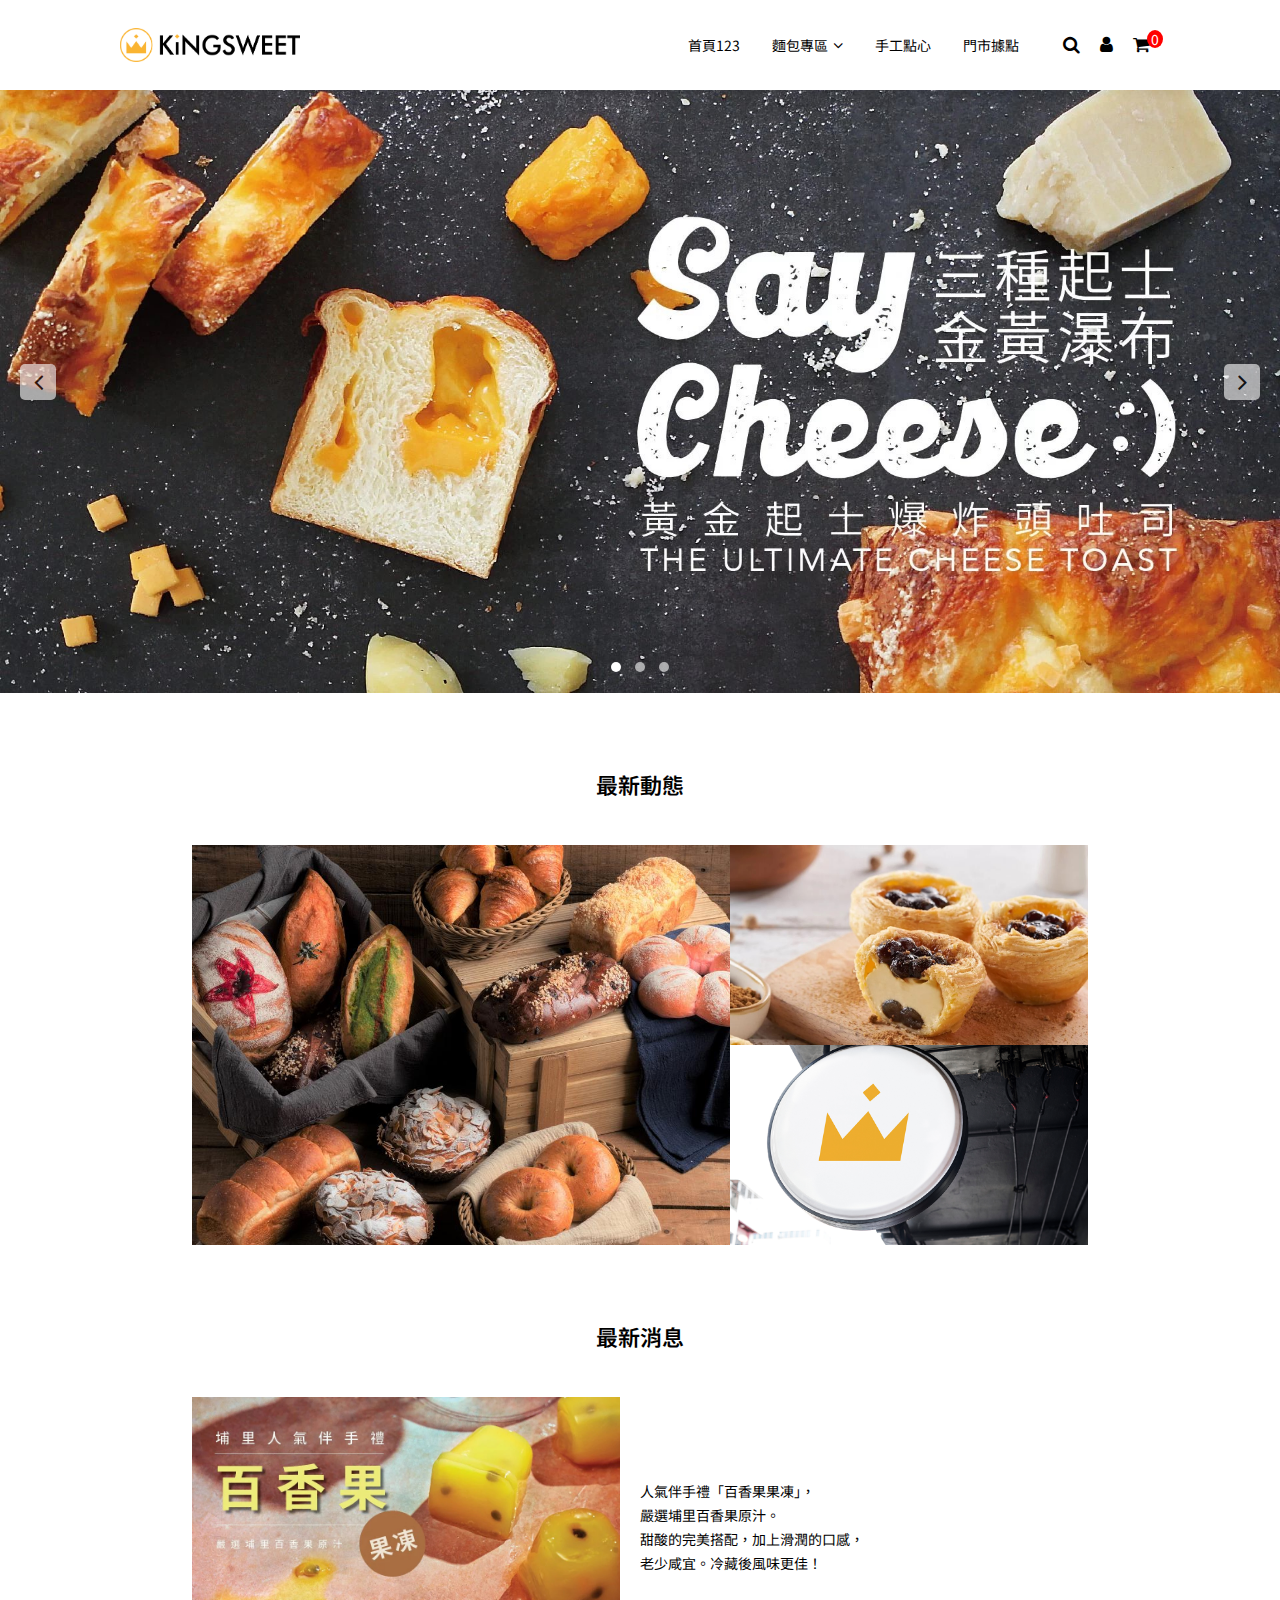
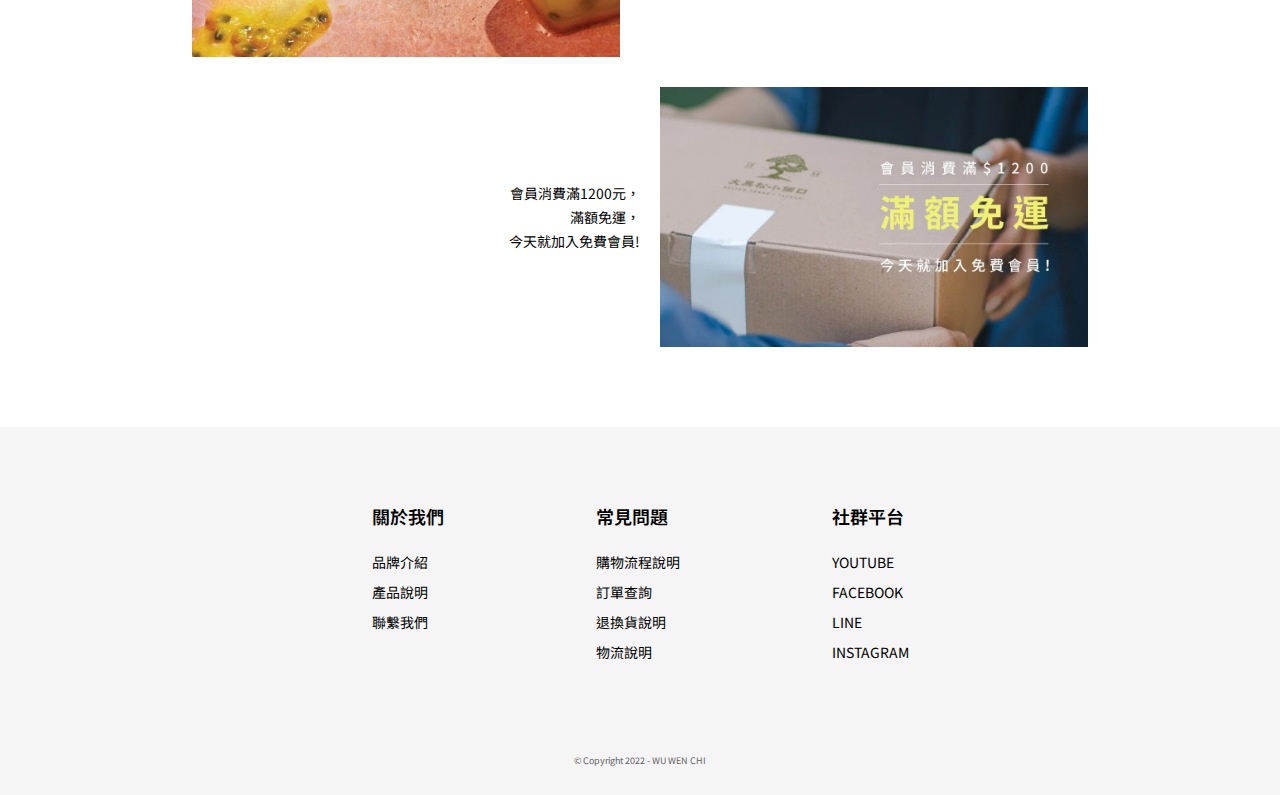
==== commit a13f0c67: "修改首頁內文" ====
--- a/index.html
+++ b/index.html
@@ -13,7 +13,7 @@
     <link rel="stylesheet" href="./css/rwd.css">
     <script src="./js/slideshow.js"></script>
     <script src="./js/style.js"></script>
-    <title>國王甜點</title>
+    <title>國王甜點test</title>
     <link rel="icon" type="image/x-icon" href="./image/logo_icon.png">
 </head>
 
@@ -40,7 +40,7 @@
                 </label>
                 <div class="navbar">
                     <ul class="navbar-txt">
-                        <li><a href="./index.html">首頁</a></li>
+                        <li><a href="./index.html">首頁123</a></li>
                         <li><a href="./bread.html">麵包專區</a><i class="fa fa-angle-down" aria-hidden="true"></i>
                             <ul class="navbar-txt-menu">
                                 <li><a href="./bread_toast.html">吐司</a></li>
